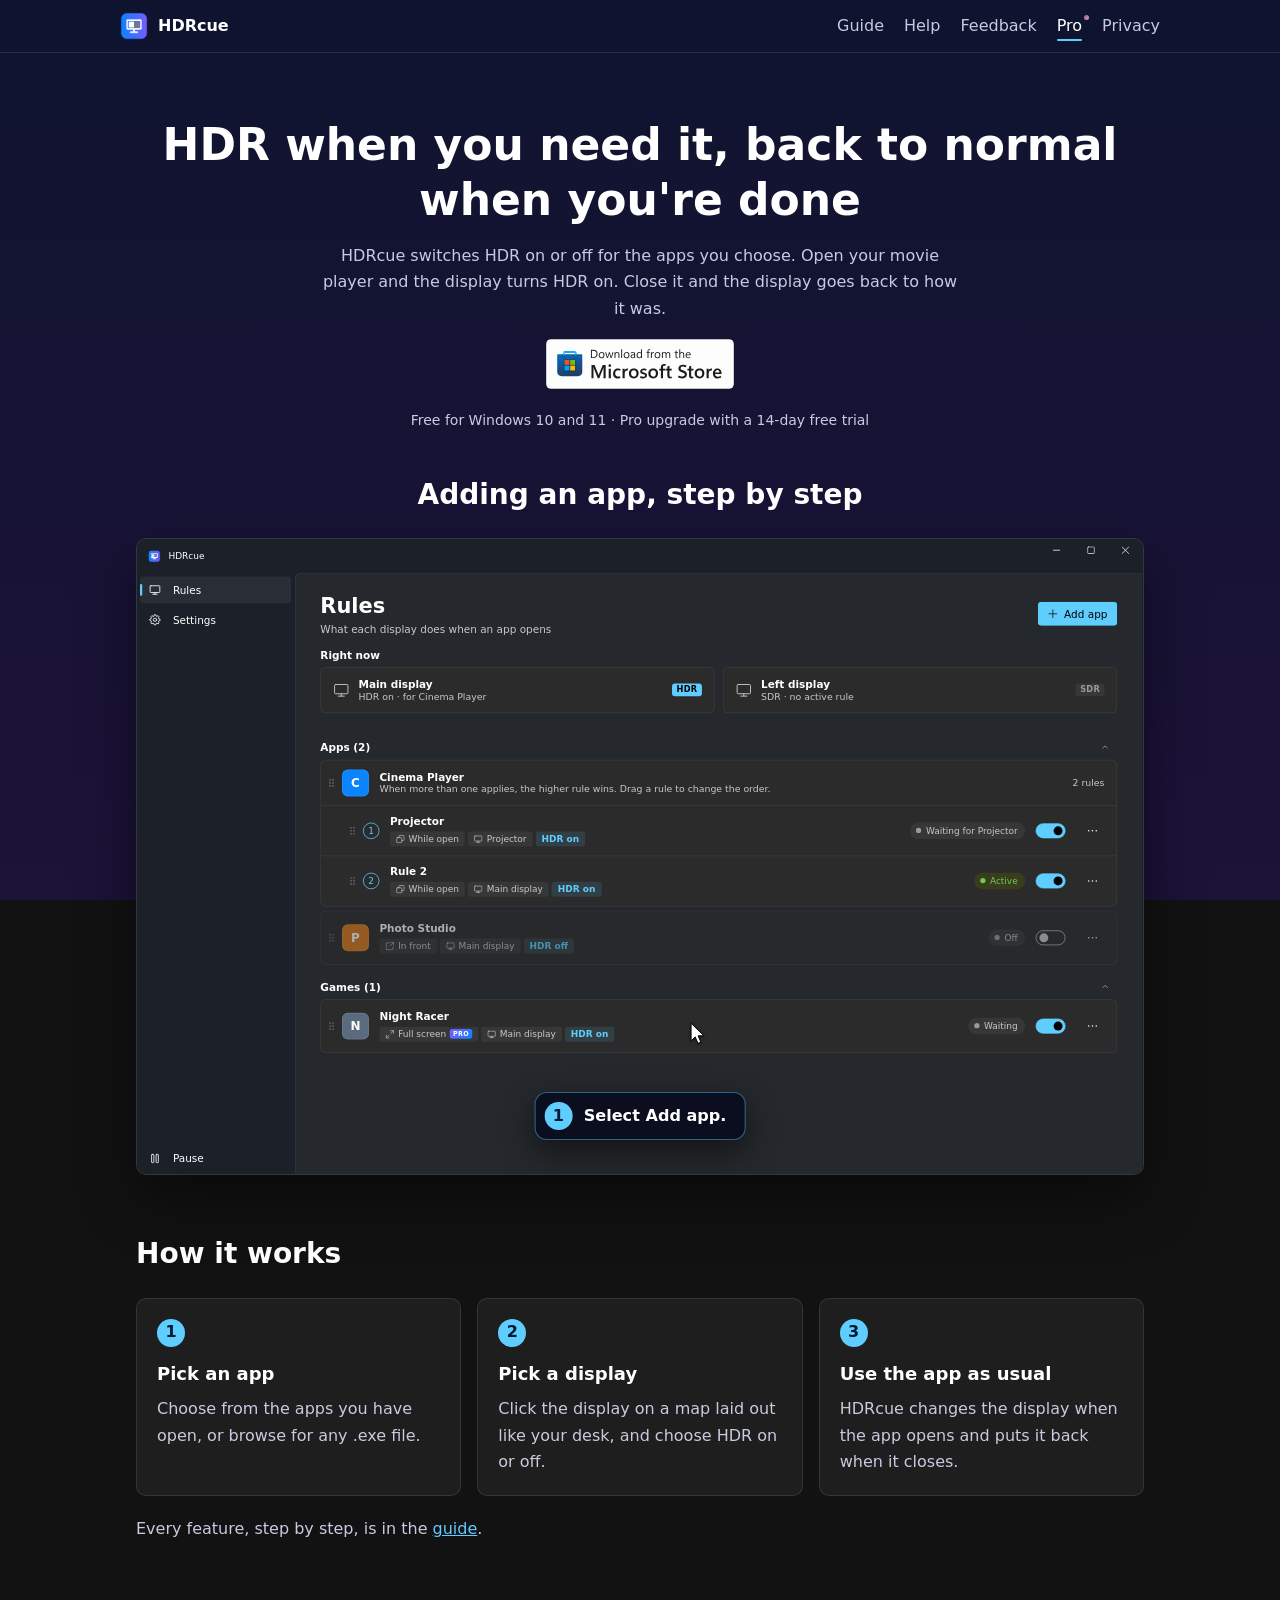
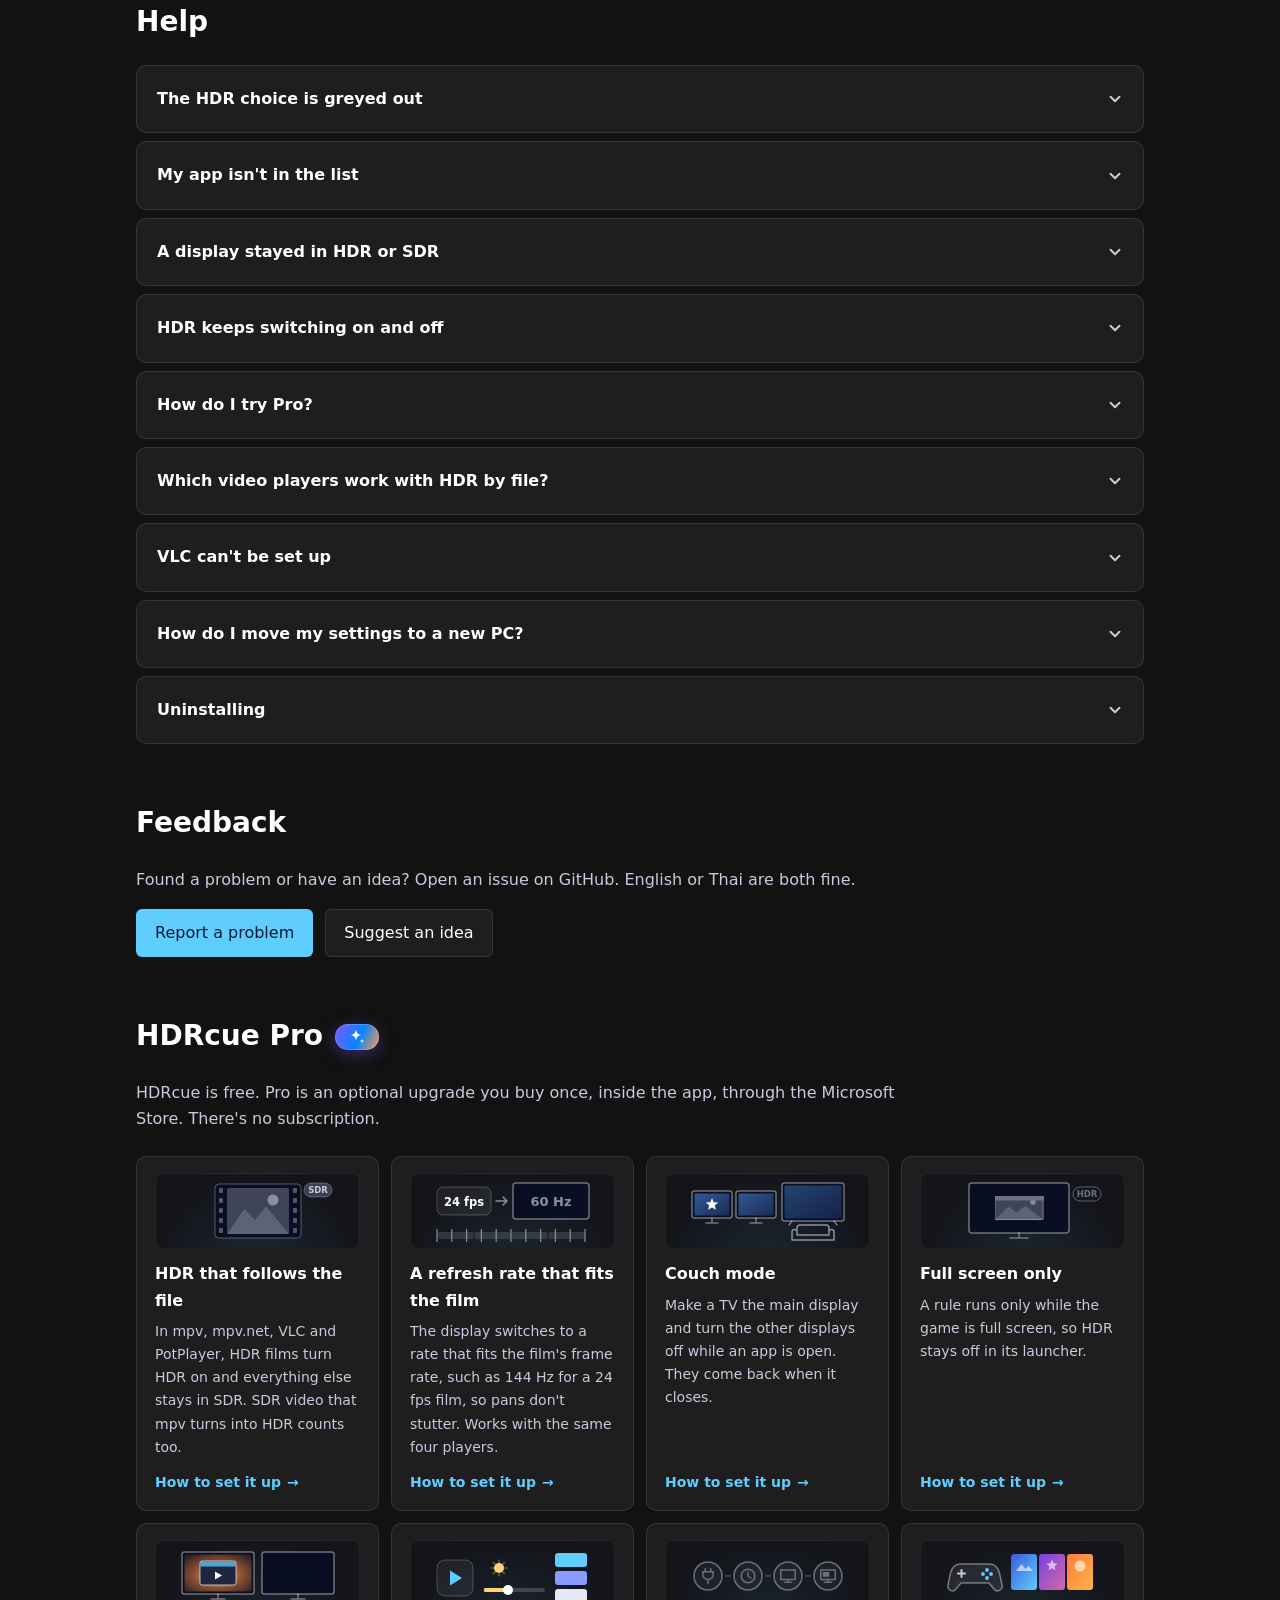
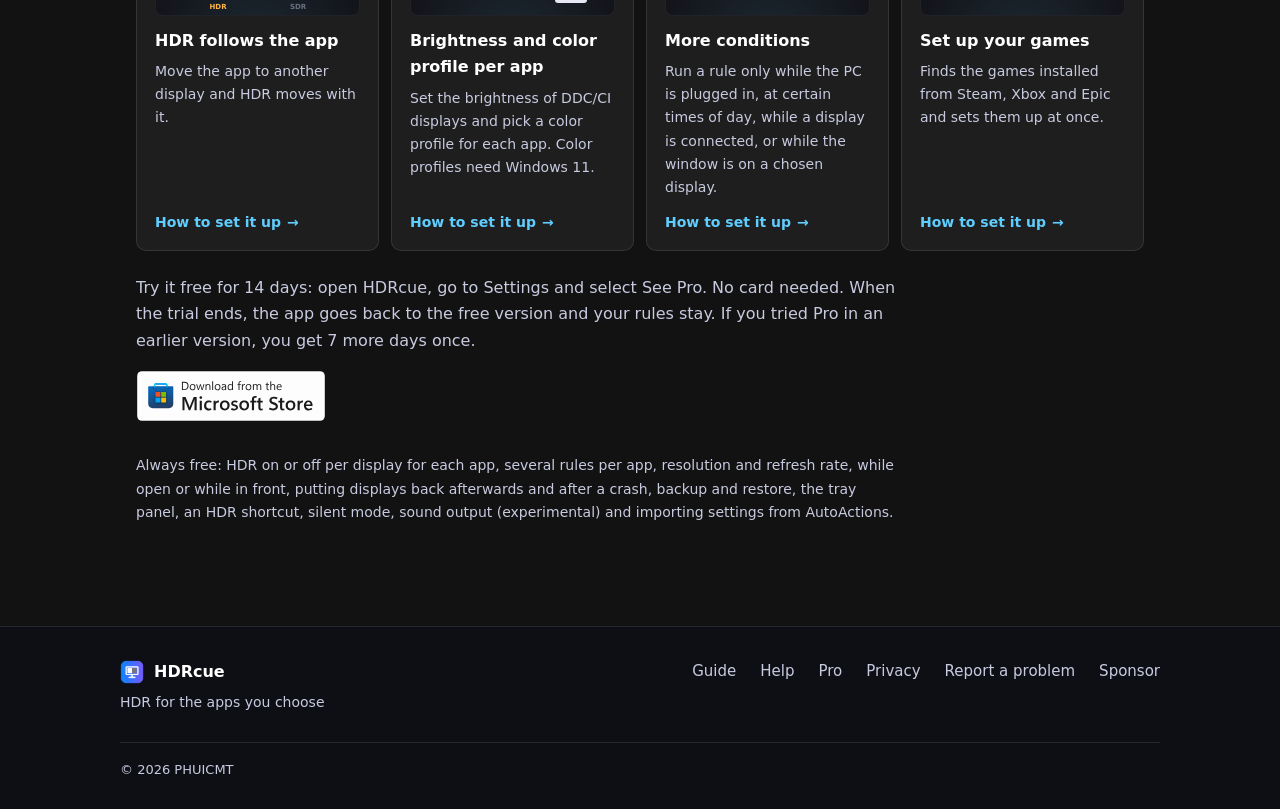
==== index.html @ 47b60cd4 "feat: give the guide its own page and cover HDRcue 1.1.0 The guide moves from the home page to guide" ====
<!doctype html>
<html lang="en">
<head>
  <meta charset="utf-8">
  <meta name="viewport" content="width=device-width, initial-scale=1">
  <title>HDRcue</title>
  <meta name="description" content="HDRcue turns HDR on while your movie player or game is open, and puts the display back when it closes.">
  <link rel="icon" href="images/icon.png">
  <link rel="canonical" href="https://hdrcue.phu-space.com/">
  <meta name="theme-color" content="#0f1430">
  <!-- The card chat apps and social sites show for a shared link. -->
  <meta property="og:type" content="website">
  <meta property="og:site_name" content="HDRcue">
  <meta property="og:title" content="HDRcue: HDR for the apps you choose">
  <meta property="og:description" content="Turns HDR on while your movie player or game is open, and puts the display back when it closes. For Windows 10 and 11.">
  <meta property="og:url" content="https://hdrcue.phu-space.com/">
  <meta property="og:image" content="https://hdrcue.phu-space.com/images/og.png">
  <meta property="og:image:width" content="1200">
  <meta property="og:image:height" content="630">
  <meta property="og:image:alt" content="The HDRcue window listing apps with their HDR rules">
  <meta name="twitter:card" content="summary_large_image">
  <!-- The guide used to be on this page. Its old links go to the same part of the guide page. -->
  <script>
    if (/^#(guide|pro-setup|pro-[a-z-]+|getting-started|add-app|rule-order|several-rules|players|backup)$/.test(location.hash)) {
      location.replace(`guide/${location.hash}`);
    }
  </script>
  <link rel="stylesheet" href="site.css?v=22">
</head>
<body data-root="./" data-page="home">
  <header class="top"></header>

  <main>
    <section class="hero">
      <h1 data-i18n="hero.title">HDR when you need it, back to normal when you're done</h1>
      <p data-i18n="hero.text"></p>
      <p><a class="store-badge" href="https://apps.microsoft.com/detail/9P06PWS591LH"><img src="images/ms-store-badge-light.svg" alt="Get it from the Microsoft Store" width="161" height="44"></a></p>
      <p class="hero-note" data-i18n="hero.note">Free for Windows 10 and 11 · Pro upgrade with a 14-day free trial</p>
    </section>

    <!-- The app's window drawn in HTML, so it stays sharp at any size. demo/ clicks through
         adding an app by itself; site.js tells it to pause while it is off screen. -->
    <section id="tour" class="tour">
      <h2 data-i18n="tour.title">Adding an app, step by step</h2>
      <div class="stage">
        <iframe class="demo-frame" src="demo/?v=19" title="Demo of adding an app in HDRcue" loading="lazy"></iframe>
      </div>
    </section>

    <section>
      <h2 data-i18n="steps.title">How it works</h2>
      <div class="steps">
        <article><span class="number">1</span><h3 data-i18n="steps.1.title"></h3><p data-i18n="steps.1.text"></p></article>
        <article><span class="number">2</span><h3 data-i18n="steps.2.title"></h3><p data-i18n="steps.2.text"></p></article>
        <article><span class="number">3</span><h3 data-i18n="steps.3.title"></h3><p data-i18n="steps.3.text"></p></article>
      </div>
      <p class="guide-link" data-i18n-rich="steps.guide"></p>
    </section>

    <section id="help">
      <h2 data-i18n="help.title">Help</h2>
      <div class="questions" data-i18n-questions="help.items"></div>
    </section>

    <section id="feedback" class="feedback">
      <h2 data-i18n="feedback.title">Feedback</h2>
      <p data-i18n="feedback.text"></p>
      <div class="buttons">
        <a class="button primary" href="https://github.com/PHUICMT/hdrcue-support/issues/new?template=problem.yml" data-i18n="feedback.bug">Report a problem</a>
        <a class="button" href="https://github.com/PHUICMT/hdrcue-support/issues/new?template=idea.yml" data-i18n="feedback.idea">Suggest an idea</a>
      </div>
    </section>

    <!-- #sponsor was this section's old anchor; the empty span keeps old links landing here. -->
    <section id="pro" class="pro">
      <span id="sponsor" class="anchor"></span>
      <h2><span data-i18n="pro.title">HDRcue Pro</span><span class="pro-mark" aria-hidden="true"><svg viewBox="0 0 20 20" focusable="false"><path d="M9 2.5c.6 3.6 2 5 5.5 5.5-3.5.6-4.9 2-5.5 5.5-.6-3.5-2-4.9-5.5-5.5 3.5-.5 4.9-1.9 5.5-5.5z" fill="#fff"/><path d="M15 11.5c.3 1.7 1 2.4 2.6 2.6-1.6.3-2.3 1-2.6 2.6-.3-1.6-1-2.3-2.6-2.6 1.6-.2 2.3-.9 2.6-2.6z" fill="#fff" fill-opacity=".8"/></svg></span></h2>
      <p data-i18n="pro.text">HDRcue is free. Pro is an optional upgrade you buy once, inside the app, through the Microsoft Store.</p>
      <div class="features" data-i18n-cards="pro.features"></div>
      <p data-i18n="pro.trial"></p>
      <p><a class="store-badge" href="https://apps.microsoft.com/detail/9P06PWS591LH"><img src="images/ms-store-badge-light.svg" alt="Get it from the Microsoft Store" width="161" height="44"></a></p>
      <div class="open-app" data-open-app="hdrcue://pro" hidden></div>
      <p class="free-note" data-i18n="pro.free"></p>
    </section>
  </main>

  <footer class="bottom"></footer>
  <script src="layout.js?v=1"></script>
  <script src="open-app.js?v=1"></script>
  <script src="pro-art.js?v=2"></script>
  <script src="site.js?v=19"></script>
</body>
</html>
---- site.css ----
:root {
  --page: #0f1430;
  --page-end: #1d1238;
  --page-gradient: linear-gradient(180deg, var(--page), var(--page-end));
  --card: rgba(255, 255, 255, 0.05);
  --card-hover: rgba(255, 255, 255, 0.09);
  --stroke: rgba(255, 255, 255, 0.1);
  --stroke-hover: rgba(255, 255, 255, 0.22);
  --text: #ffffff;
  --text-muted: #c8cbe0;
  --accent: #60cdff;
  --accent-hover: #8adbff;
  --on-accent: #001a33;
  --font: "Segoe UI Variable Text", "Segoe UI", system-ui, sans-serif;
  --ease: cubic-bezier(0.2, 0.8, 0.2, 1);
  /* Room under the sticky header for a part the page scrolls to. */
  --header-space: 72px;
  --scrollbar-thumb: rgba(96, 205, 255, 0.45);
  --scrollbar-thumb-hover: rgba(96, 205, 255, 0.75);
  color-scheme: dark;
}

* { box-sizing: border-box; }

@media (prefers-reduced-motion: no-preference) {
  html { scroll-behavior: smooth; }

  /* Moving between this page and the privacy policy: the header stays put while the page
     under it fades out and the new one rises in. Browsers without this change pages as usual. */
  @view-transition { navigation: auto; }
  .top { view-transition-name: top; }
  ::view-transition-old(root) { animation: page-out 0.18s ease-in both; }
  ::view-transition-new(root) { animation: page-in 0.42s var(--ease) both; }

  /* The opening of each page rises in, one piece after another. */
  .hero > *, .document > * { animation: rise 0.6s var(--ease) both; }
  .hero > :nth-child(2), .document > :nth-child(2) { animation-delay: 0.08s; }
  .hero > :nth-child(3), .document > :nth-child(3) { animation-delay: 0.16s; }
  .document > :nth-child(n+4) { animation-delay: 0.24s; }

  /* Sections further down rise in as they scroll into view. site.js adds .motion to the page
     first, so without it nothing is ever hidden. */
  .motion main > section:not(.hero) {
    opacity: 0;
    transform: translateY(24px);
    transition: opacity 0.6s var(--ease), transform 0.6s var(--ease);
  }

  .motion main > section.shown { opacity: 1; transform: none; }

  /* A section reached from the menu flashes its heading, to show where the page landed. */
  section.arrived h2 { animation: arrived 1.2s var(--ease); }
}

@keyframes rise {
  from { opacity: 0; transform: translateY(16px); }
  to { opacity: 1; transform: none; }
}

@keyframes page-out { to { opacity: 0; } }

@keyframes page-in {
  from { opacity: 0; transform: translateY(18px); }
  to { opacity: 1; transform: none; }
}

@keyframes arrived {
  0% { color: var(--text); }
  25% { color: var(--accent); transform: translateX(6px); }
  100% { color: var(--text); transform: none; }
}

html { background: var(--page-gradient) fixed; }

body {
  margin: 0;
  font-family: var(--font);
  font-size: 16px;
  line-height: 1.65;
  color: var(--text);
}

a { color: var(--accent); transition: color 0.2s; }
a:hover { color: var(--accent-hover); }

:focus-visible { outline: 2px solid var(--accent); outline-offset: 3px; border-radius: 6px; }

.top {
  position: sticky;
  top: 0;
  z-index: 10;
  display: flex;
  align-items: center;
  justify-content: space-between;
  gap: 16px;
  padding: 12px max(16px, calc((100% - 1040px) / 2));
  background: rgba(15, 20, 48, 0.85);
  backdrop-filter: blur(12px);
  border-bottom: 1px solid var(--stroke);
}

.brand {
  display: flex;
  align-items: center;
  gap: 10px;
  color: var(--text);
  font-weight: 600;
  text-decoration: none;
}

.brand img { transition: transform 0.4s var(--ease); }
.brand:hover { color: var(--text); }
.brand:hover img { transform: rotate(-8deg) scale(1.08); }

/* The menus in the header and the footer. */
.top nav, .bottom-links { display: flex; flex-wrap: wrap; align-items: center; gap: 4px 20px; }

.top nav a, .bottom-links a {
  position: relative;
  color: var(--text-muted);
  text-decoration: none;
}

/* An underline that grows from the middle on hover. */
.top nav a::after, .bottom-links a::after {
  content: "";
  position: absolute;
  left: 0;
  right: 0;
  bottom: -2px;
  height: 2px;
  border-radius: 1px;
  background: var(--accent);
  transform: scaleX(0);
  transition: transform 0.25s var(--ease);
}

.top nav a:hover, .top nav a.current, .bottom-links a:hover { color: var(--text); }
.top nav a:hover::after, .top nav a.current::after, .bottom-links a:hover::after { transform: scaleX(1); }

main { max-width: 1040px; margin: 0 auto; padding: 0 16px 48px; }
section { padding: 48px 0 8px; scroll-margin-top: var(--header-space); }

.hero { text-align: center; padding-top: 64px; }
.hero h1 { font-size: clamp(28px, 5vw, 44px); line-height: 1.25; margin: 0 0 16px; }
.hero p { max-width: 640px; margin: 0 auto 16px; color: var(--text-muted); }

.shot {
  display: block;
  width: 100%;
  margin: 32px auto 0;
  border-radius: 10px;
  border: 1px solid var(--stroke);
  box-shadow: 0 24px 60px rgba(0, 0, 0, 0.45);
}

.shot.small { margin-top: 16px; }

/* A page of the app drawn by demo/view.js. It keeps the window's shape at any width. */
.window {
  position: relative;
  overflow: hidden;
  aspect-ratio: 1344 / 850;
  background: #1c2029;
}

h2 { font-size: 28px; margin: 0 0 20px; }
h3 { font-size: 18px; margin: 0 0 8px; }

/* The demo of adding an app. Its frame keeps the window's own shape at any width. */
.tour { padding-top: 16px; }
.tour h2 { text-align: center; }

.stage {
  position: relative;
  overflow: hidden;
  border-radius: 10px;
  border: 1px solid var(--stroke);
  box-shadow: 0 24px 60px rgba(0, 0, 0, 0.45);
  aspect-ratio: 1344 / 850;
  background: #1c2029;
}

.demo-frame { display: block; width: 100%; height: 100%; border: 0; }

.steps { display: grid; grid-template-columns: repeat(auto-fit, minmax(240px, 1fr)); gap: 16px; }

.steps article, .guide article, details {
  padding: 20px;
  border-radius: 10px;
  border: 1px solid var(--stroke);
  background: var(--card);
  transition: border-color 0.2s, background 0.2s, transform 0.25s var(--ease);
}

.steps article:hover, .guide article:hover, details:hover {
  border-color: var(--stroke-hover);
  background: var(--card-hover);
}

.steps article:hover { transform: translateY(-3px); }

.steps p, .guide p, details p { margin: 0; color: var(--text-muted); }

.number {
  display: inline-grid;
  place-items: center;
  width: 28px;
  height: 28px;
  margin-bottom: 12px;
  border-radius: 50%;
  font-weight: 600;
  color: var(--on-accent);
  background: var(--accent);
  transition: transform 0.3s var(--ease);
}

.steps article:hover .number { transform: scale(1.12); }

.guide { display: grid; gap: 16px; }
.guide article { scroll-margin-top: var(--header-space); }
.guide h3 { margin-bottom: 10px; }
.guide ul { margin: 12px 0 0; padding-left: 20px; color: var(--text-muted); }
.guide p + p, .guide p + .how, .guide .how + p { margin-top: 12px; }

/* A link to somewhere else in the guide, inside a part's text. */
.guide p a, .guide li a { font-weight: 600; }

/* The guide page: an intro, then the contents beside the sections on a wide screen, where they
   stay in view while the page scrolls, or above them on a narrow one. The contents fit a usual
   window and scroll only in a short one. */
.guide-intro { padding-top: 48px; }
.guide-intro h1 { font-size: clamp(28px, 5vw, 40px); line-height: 1.25; margin: 0 0 8px; }

.guide-layout {
  display: grid;
  grid-template-columns: 210px minmax(0, 1fr);
  gap: 40px;
  align-items: start;
}

.guide-contents {
  position: sticky;
  top: var(--header-space);
  max-height: calc(100vh - var(--header-space));
  overflow-y: auto;
  padding: 40px 4px 16px 0;
  font-size: 14px;
}

.guide-contents h2 {
  margin: 0 0 8px;
  font-size: 12px;
  letter-spacing: 0.08em;
  text-transform: uppercase;
  color: var(--text-muted);
}

.guide-contents ul { list-style: none; margin: 0; padding: 0; }
.guide-contents > ul > li + li { margin-top: 10px; }
.guide-contents ul ul { margin-top: 2px; border-left: 1px solid var(--stroke); }

.guide-contents a {
  display: block;
  margin-left: -1px;
  padding: 2px 0 2px 12px;
  border-left: 2px solid transparent;
  line-height: 1.4;
  color: var(--text-muted);
  text-decoration: none;
  transition: color 0.2s, border-color 0.2s;
}

.guide-contents > ul > li > a { margin: 0; padding-left: 0; border: 0; font-weight: 600; color: var(--text); }
.guide-contents a:hover { color: var(--text); }
.guide-contents a.current { color: var(--accent); border-left-color: var(--accent); }

/* On a narrow screen the contents sit at the top, and each section ends with a way back. */
.back-to-contents { display: none; }

@media (max-width: 860px) {
  .guide-layout { grid-template-columns: minmax(0, 1fr); gap: 0; }
  .guide-contents { position: static; max-height: none; overflow: visible; padding-top: 24px; }
  .back-to-contents { display: inline-block; margin-top: 16px; font-size: 14px; }
}

/* "Open in HDRcue" (open-app.js): a quiet button with a line on what it needs. */
.open-app { margin: 16px 0 20px; }
.open-app[hidden] { display: none; }
.button.quiet { padding: 6px 14px; font-size: 14px; }
.open-app .open-app-note { margin: 6px 0 0; font-size: 13px; color: var(--text-muted); }

/* A guide picture is a button that opens it larger (lightbox.js). The corner icon shows while
   the picture is drawn smaller than its own size. */
.picture-button {
  position: relative;
  display: block;
  width: 100%;
  margin-top: 16px;
  padding: 0;
  border: 0;
  border-radius: 10px;
  background: none;
  font: inherit;
  cursor: zoom-in;
}

.picture-button > .shot { margin-top: 0; }

.zoom-hint {
  position: absolute;
  right: 10px;
  bottom: 10px;
  display: grid;
  place-items: center;
  width: 30px;
  height: 30px;
  border-radius: 8px;
  border: 1px solid var(--stroke);
  background: rgba(8, 10, 28, 0.75);
  opacity: 0;
  transition: opacity 0.2s, transform 0.2s var(--ease);
}

.zoom-hint svg { width: 16px; height: 16px; fill: none; stroke: var(--text); stroke-width: 1.5; stroke-linecap: round; }
.picture-button.is-reduced .zoom-hint { opacity: 0.85; }
.picture-button:hover .zoom-hint, .picture-button:focus-visible .zoom-hint { opacity: 1; transform: scale(1.08); }

/* The lightbox: the page dims and stops scrolling, and the picture sits in the middle, as large
   as fits. A picture wider than the screen scrolls inside its frame. */
html.lightbox-open { overflow: hidden; }

.lightbox {
  width: 100vw;
  max-width: none;
  height: 100dvh;
  max-height: none;
  margin: 0;
  padding: 16px;
  border: 0;
  background: transparent;
  color: var(--text);
}

.lightbox[open] { display: flex; align-items: center; justify-content: center; }
.lightbox::backdrop { background: transparent; }

/* The shade is an element of its own rather than the backdrop, so it can fade with the picture. */
.lightbox-shade {
  position: fixed;
  inset: 0;
  background: rgba(5, 8, 25, 0.85);
  backdrop-filter: blur(4px);
}

.lightbox-body {
  position: relative;
  display: flex;
  flex-direction: column;
  gap: 10px;
  max-width: 100%;
  max-height: 100%;
}

.lightbox-close {
  align-self: flex-end;
  display: grid;
  place-items: center;
  width: 36px;
  height: 36px;
  padding: 0;
  border-radius: 8px;
  border: 1px solid var(--stroke);
  background: var(--card);
  color: var(--text);
  cursor: pointer;
}

.lightbox-close:hover { background: var(--card-hover); border-color: var(--stroke-hover); }
.lightbox-close svg { width: 16px; height: 16px; fill: none; stroke: currentColor; stroke-width: 1.6; stroke-linecap: round; }

.lightbox-frame {
  overflow: auto;
  transform-origin: 0 0;
  overscroll-behavior: contain;
  border-radius: 10px;
  border: 1px solid var(--stroke);
  box-shadow: 0 24px 60px rgba(0, 0, 0, 0.45);
}

.lightbox-picture { position: relative; overflow: hidden; background: #1c2029; }
.lightbox-caption { margin: 0; text-align: center; font-size: 14px; color: var(--text-muted); }

/* The app's own PRO label. */
.pro-badge {
  padding: 1px 7px;
  border-radius: 4px;
  font-size: 11px;
  font-weight: 700;
  line-height: 16px;
  letter-spacing: 0.06em;
  color: #fff;
  background: linear-gradient(135deg, #7a5cff, #0a84ff);
}

.heading-with-badge { display: flex; flex-wrap: wrap; align-items: center; gap: 4px 12px; }
.section-lead { max-width: 760px; margin: 0 0 20px; color: var(--text-muted); }
b.ui { font-weight: 600; color: var(--text); }

.how { counter-reset: step; margin: 0; padding: 0; list-style: none; color: var(--text-muted); }

.how li {
  counter-increment: step;
  position: relative;
  padding-left: 36px;
}

.how li + li { margin-top: 8px; }

.how li::before {
  content: counter(step);
  position: absolute;
  left: 0;
  top: 1px;
  display: grid;
  place-items: center;
  width: 24px;
  height: 24px;
  border-radius: 50%;
  font-size: 13px;
  font-weight: 600;
  color: var(--on-accent);
  background: var(--accent);
}

.guide .needs {
  margin-top: 14px;
  padding-top: 12px;
  border-top: 1px solid var(--stroke);
  font-size: 14px;
}

/* Reached from a link, the part's border lights up for a moment. */
@media (prefers-reduced-motion: no-preference) {
  .guide article.arrived { animation: part-arrived 1.6s var(--ease); }
}

@keyframes part-arrived {
  0%, 30% { border-color: var(--accent); box-shadow: 0 0 0 1px var(--accent), 0 0 32px rgba(96, 205, 255, 0.2); }
  100% { border-color: var(--stroke); box-shadow: none; }
}

.questions { display: grid; gap: 8px; }

summary {
  display: flex;
  align-items: center;
  justify-content: space-between;
  gap: 12px;
  font-weight: 600;
  list-style: none;
  cursor: pointer;
}

summary::-webkit-details-marker { display: none; }

/* A chevron that turns over when the question opens. It is drawn centered in its box, so it
   turns in place instead of wobbling around a corner. */
summary::after {
  content: "";
  flex: none;
  width: 16px;
  height: 16px;
  background: var(--text-muted);
  -webkit-mask: url("data:image/svg+xml,%3Csvg xmlns='http://www.w3.org/2000/svg' viewBox='0 0 16 16'%3E%3Cpath d='M3.5 5.75l4.5 4.5 4.5-4.5' fill='none' stroke='black' stroke-width='2' stroke-linecap='round' stroke-linejoin='round'/%3E%3C/svg%3E") center / 16px no-repeat;
  mask: url("data:image/svg+xml,%3Csvg xmlns='http://www.w3.org/2000/svg' viewBox='0 0 16 16'%3E%3Cpath d='M3.5 5.75l4.5 4.5 4.5-4.5' fill='none' stroke='black' stroke-width='2' stroke-linecap='round' stroke-linejoin='round'/%3E%3C/svg%3E") center / 16px no-repeat;
  transition: transform 0.3s var(--ease), background 0.2s;
  will-change: transform;
}

summary { transition: color 0.2s; }
summary:hover { color: var(--accent); }
summary:hover::after { background: var(--accent); }
details.opening summary::after { transform: rotate(180deg); }

/* site.js slides the answer open and closed. */
.answer { overflow: hidden; }
.answer > p { padding-top: 8px; }

.feedback p, .guide-link { color: var(--text-muted); }
.guide-link { margin: 20px 0 0; }

/* HDRcue Pro: what it adds as small cards, then how to try and buy it. */
.pro > p { max-width: 760px; color: var(--text-muted); }
.pro .free-note { margin-top: 24px; font-size: 14px; }
.anchor { display: block; scroll-margin-top: var(--header-space); }
.pro .anchor { scroll-margin-top: 104px; }

.features {
  display: grid;
  grid-template-columns: repeat(auto-fit, minmax(220px, 1fr));
  gap: 12px;
  margin: 24px 0;
}

.features article {
  display: flex;
  flex-direction: column;
  padding: 16px 18px;
  border-radius: 10px;
  border: 1px solid var(--stroke);
  background: var(--card);
  transition: border-color 0.2s, background 0.2s, transform 0.25s var(--ease);
}

.features article:hover {
  border-color: var(--stroke-hover);
  background: var(--card-hover);
  transform: translateY(-3px);
}

.features h3 { font-size: 16px; margin-bottom: 6px; }
.features p { margin: 0; font-size: 14px; color: var(--text-muted); }

/* "How to set it up" at the foot of a card, level across a row; the arrow moves on hover. */
.how-link {
  align-self: flex-start;
  display: inline-flex;
  align-items: center;
  gap: 6px;
  margin-top: auto;
  padding-top: 12px;
  font-size: 14px;
  font-weight: 600;
  text-decoration: none;
}

.how-link span { transition: transform 0.25s var(--ease); }
.how-link:hover span { transform: translateX(4px); }

/* The heading's mark after "Pro": the app's PRO badge colours, violet to blue, running on into a
   warm HDR tone, with a sparkle and now and then a soft shine across it. */
.pro h2 { display: flex; flex-wrap: wrap; align-items: baseline; gap: 4px 12px; }

.pro-mark {
  position: relative;
  overflow: hidden;
  display: inline-grid;
  place-items: center;
  align-self: center;
  width: 44px;
  height: 26px;
  border-radius: 999px;
  background: linear-gradient(115deg, #7a5cff, #0a84ff 55%, #ff9a4a);
  box-shadow: 0 0 0 1px rgba(255, 255, 255, 0.18) inset, 0 4px 16px rgba(122, 92, 255, 0.35);
}

.pro-mark svg { position: relative; width: 20px; height: 20px; }

.pro-mark::after {
  content: "";
  position: absolute;
  inset: 0;
  background: linear-gradient(105deg, transparent 35%, rgba(255, 255, 255, 0.45) 50%, transparent 65%);
  transform: translateX(-110%);
}

/* A small mark beside Pro in the menu. */
.top nav a[href$="#pro"]::before {
  content: "";
  position: absolute;
  top: 2px;
  right: -7px;
  width: 5px;
  height: 5px;
  border-radius: 50%;
  background: linear-gradient(135deg, #7a5cff, #ff9a4a);
}

/* The picture at the top of each Pro card, drawn by pro-art.js. */
.features .art {
  display: grid;
  place-items: center;
  height: 76px;
  margin: 0 0 12px;
  border-radius: 8px;
  border: 1px solid rgba(255, 255, 255, 0.06);
  background: radial-gradient(ellipse at 50% 130%, rgba(96, 205, 255, 0.1), transparent 70%), rgba(5, 8, 25, 0.35);
}

.art svg { display: block; width: 160px; max-width: 100%; height: 64px; overflow: visible; }
.art text { font-family: var(--font); font-weight: 600; }
.art .bezel { fill: #0a0e22; stroke: rgba(255, 255, 255, 0.4); stroke-width: 1.5; }
.art .stand { fill: none; stroke: rgba(255, 255, 255, 0.4); stroke-width: 1.5; stroke-linecap: round; }
.art * { transform-box: fill-box; transform-origin: center; }

/* Standing still, each picture shows the feature at work; the loop below starts from the
   feature off, turns it on in the middle, holds, and goes back. */
.art .off, .art .up-off { opacity: 0; }
.art .dim { opacity: 0.35; }
.art .slide { transform: translateX(80px); }
.art .bar { transform-origin: left center; }
.art .turn { color: #60cdff; }

@media (prefers-reduced-motion: no-preference) {
  .art { --cycle: 7s; }
  .art .on { animation: art-on var(--cycle) ease-in-out var(--stagger, 0s) infinite both; }
  .art .off { animation: art-off var(--cycle) ease-in-out var(--stagger, 0s) infinite both; }
  .art .up-on { animation: art-up-on var(--cycle) ease-in-out var(--stagger, 0s) infinite both; }
  .art .up-off { animation: art-up-off var(--cycle) ease-in-out var(--stagger, 0s) infinite both; }
  .art .pop { animation: art-pop var(--cycle) ease-in-out var(--stagger, 0s) infinite both; }
  .art .dim { animation: art-dim var(--cycle) ease-in-out var(--stagger, 0s) infinite both; }
  .art .grow { animation: art-grow var(--cycle) ease-in-out var(--stagger, 0s) infinite both; }
  .art .slide { animation: art-slide var(--cycle) ease-in-out var(--stagger, 0s) infinite both; }
  .art .rays { animation: art-rays var(--cycle) ease-in-out var(--stagger, 0s) infinite both; }
  .art .bar { animation: art-bar var(--cycle) ease-in-out var(--stagger, 0s) infinite both; }
  .art .knob { animation: art-knob var(--cycle) ease-in-out var(--stagger, 0s) infinite both; }
  .art .tick1 { animation: art-tick1 var(--cycle) ease-in-out var(--stagger, 0s) infinite both; }
  .art .tick2 { animation: art-tick2 var(--cycle) ease-in-out var(--stagger, 0s) infinite both; }
  .art .tick3 { animation: art-tick3 var(--cycle) ease-in-out var(--stagger, 0s) infinite both; }

  .art .turn {
    animation: art-turn 8s ease-in-out infinite both;
    animation-delay: calc(var(--stagger, 0s) - var(--turn-delay, 0s));
  }

  /* Only the cards on screen, or under the pointer, move. site.js marks them .playing. */
  .features article:not(.playing):not(:hover) .art * { animation-play-state: paused; }

  .pro-mark::after { animation: shine 6s ease-in-out 1.5s infinite; }
}

@keyframes art-on { 0%, 38% { opacity: 0; } 50%, 88% { opacity: 1; } 100% { opacity: 0; } }
@keyframes art-off { 0%, 38% { opacity: 1; } 50%, 88% { opacity: 0; } 100% { opacity: 1; } }
@keyframes art-dim { 0%, 38% { opacity: 1; } 50%, 88% { opacity: 0.35; } 100% { opacity: 1; } }

/* A counter: the old number is gone before the new one comes in, so they never overlap. */
@keyframes art-up-on {
  0%, 44% { opacity: 0; transform: translateY(7px); }
  50%, 88% { opacity: 1; transform: none; }
  91%, 100% { opacity: 0; transform: translateY(7px); }
}

@keyframes art-up-off {
  0%, 38% { opacity: 1; transform: none; }
  44%, 94% { opacity: 0; transform: translateY(-7px); }
  100% { opacity: 1; transform: none; }
}

@keyframes art-pop {
  0%, 38% { opacity: 0; transform: scale(0.5); }
  50%, 88% { opacity: 1; transform: none; }
  100% { opacity: 0; transform: scale(0.5); }
}

@keyframes art-grow {
  0%, 38% { transform: scale(0.5); }
  50%, 88% { transform: none; }
  100% { transform: scale(0.5); }
}

@keyframes art-slide {
  0%, 38% { transform: none; }
  50%, 88% { transform: translateX(80px); }
  100% { transform: none; }
}

@keyframes art-rays {
  0%, 38% { opacity: 0.55; transform: scale(0.75); }
  50%, 88% { opacity: 1; transform: none; }
  100% { opacity: 0.55; transform: scale(0.75); }
}

@keyframes art-bar {
  0%, 38% { transform: scaleX(0.44); }
  50%, 88% { transform: none; }
  100% { transform: scaleX(0.44); }
}

@keyframes art-knob {
  0%, 38% { transform: translateX(-29px); }
  50%, 88% { transform: none; }
  100% { transform: translateX(-29px); }
}

@keyframes art-tick1 {
  0%, 10% { opacity: 0; transform: scale(0.4); }
  18%, 88% { opacity: 1; transform: none; }
  96%, 100% { opacity: 0; transform: scale(0.4); }
}

@keyframes art-tick2 {
  0%, 26% { opacity: 0; transform: scale(0.4); }
  34%, 88% { opacity: 1; transform: none; }
  96%, 100% { opacity: 0; transform: scale(0.4); }
}

@keyframes art-tick3 {
  0%, 42% { opacity: 0; transform: scale(0.4); }
  50%, 88% { opacity: 1; transform: none; }
  96%, 100% { opacity: 0; transform: scale(0.4); }
}

@keyframes art-turn {
  0% { color: #6b7080; }
  6%, 25% { color: #60cdff; }
  31%, 100% { color: #6b7080; }
}

@keyframes shine {
  0% { transform: translateX(-110%); }
  30%, 100% { transform: translateX(110%); }
}

.buttons { display: flex; flex-wrap: wrap; gap: 12px; margin-top: 16px; }

.button {
  display: inline-block;
  padding: 10px 18px;
  border-radius: 6px;
  border: 1px solid var(--stroke);
  color: var(--text);
  text-decoration: none;
  background: var(--card);
  transition: background 0.2s, border-color 0.2s, transform 0.15s var(--ease), box-shadow 0.2s;
}

.button:hover { color: var(--text); background: var(--card-hover); border-color: var(--stroke-hover); transform: translateY(-2px); }
.button:active { transform: translateY(0) scale(0.97); }
.button.primary { color: var(--on-accent); background: var(--accent); border-color: transparent; }

.button.primary:hover {
  color: var(--on-accent);
  background: var(--accent-hover);
  box-shadow: 0 8px 24px rgba(96, 205, 255, 0.35);
}

.document { max-width: 760px; padding-top: 48px; }
.document h2 { font-size: 20px; margin: 32px 0 8px; }
.muted { color: var(--text-muted); }

.bottom {
  margin-top: 32px;
  padding: 32px max(16px, calc((100% - 1040px) / 2)) 28px;
  color: var(--text-muted);
  border-top: 1px solid var(--stroke);
  background: rgba(8, 10, 28, 0.35);
}

.bottom-row {
  display: flex;
  flex-wrap: wrap;
  align-items: flex-start;
  justify-content: space-between;
  gap: 20px 40px;
}

.bottom-brand p { margin: 6px 0 0; font-size: 14px; }
.bottom-links { gap: 8px 24px; font-size: 15px; }

.copyright {
  margin: 28px 0 0;
  padding-top: 16px;
  border-top: 1px solid var(--stroke);
  font-size: 13px;
}

@media (max-width: 560px) {
  .bottom-row { flex-direction: column; }
}

/* Slim, rounded scrollbars in the site's colors, for the page and any inner scroll area. Browsers
   that know the WebKit scrollbar parts (Chromium, Safari) take those, which drop the arrow
   buttons and brighten the thumb under the pointer; Firefox takes the standard properties. */
@supports not selector(::-webkit-scrollbar) {
  :root { scrollbar-color: var(--scrollbar-thumb) transparent; }
  * { scrollbar-width: thin; }
}

::-webkit-scrollbar { width: 10px; height: 10px; background: transparent; }
::-webkit-scrollbar-button { display: none; }
::-webkit-scrollbar-track { background: transparent; }
/* The page's own scrollbar sits beside the page, not over it, so a see-through track would show
   a dark strip. Its track gets the page's gradient instead, which lines up with the fixed one
   behind the page since both span the window. Chromium styles it from body, Safari from html. */
html::-webkit-scrollbar-track, body::-webkit-scrollbar-track { background: var(--page-gradient); }

::-webkit-scrollbar-thumb {
  border: 3px solid transparent;
  border-radius: 999px;
  background: var(--scrollbar-thumb) padding-box;
}

::-webkit-scrollbar-thumb:hover { background: var(--scrollbar-thumb-hover) padding-box; }

@media (prefers-reduced-motion: reduce) {
  *, *::before, *::after {
    animation-duration: 0.01ms !important;
    transition-duration: 0.01ms !important;
  }
}

.store-badge {
  display: inline-block;
  border-radius: 6px;
  transition: transform 0.15s ease, box-shadow 0.15s ease;
}

.store-badge img { display: block; height: 52px; width: auto; }

.hero .hero-note { margin-top: -6px; font-size: 14px; }

.store-badge:hover { transform: translateY(-1px); box-shadow: 0 6px 18px rgba(0, 0, 0, 0.35); }

.store-badge:active { transform: translateY(0) scale(0.98); }

.store-badge:focus-visible { outline: 2px solid var(--accent); outline-offset: 3px; }
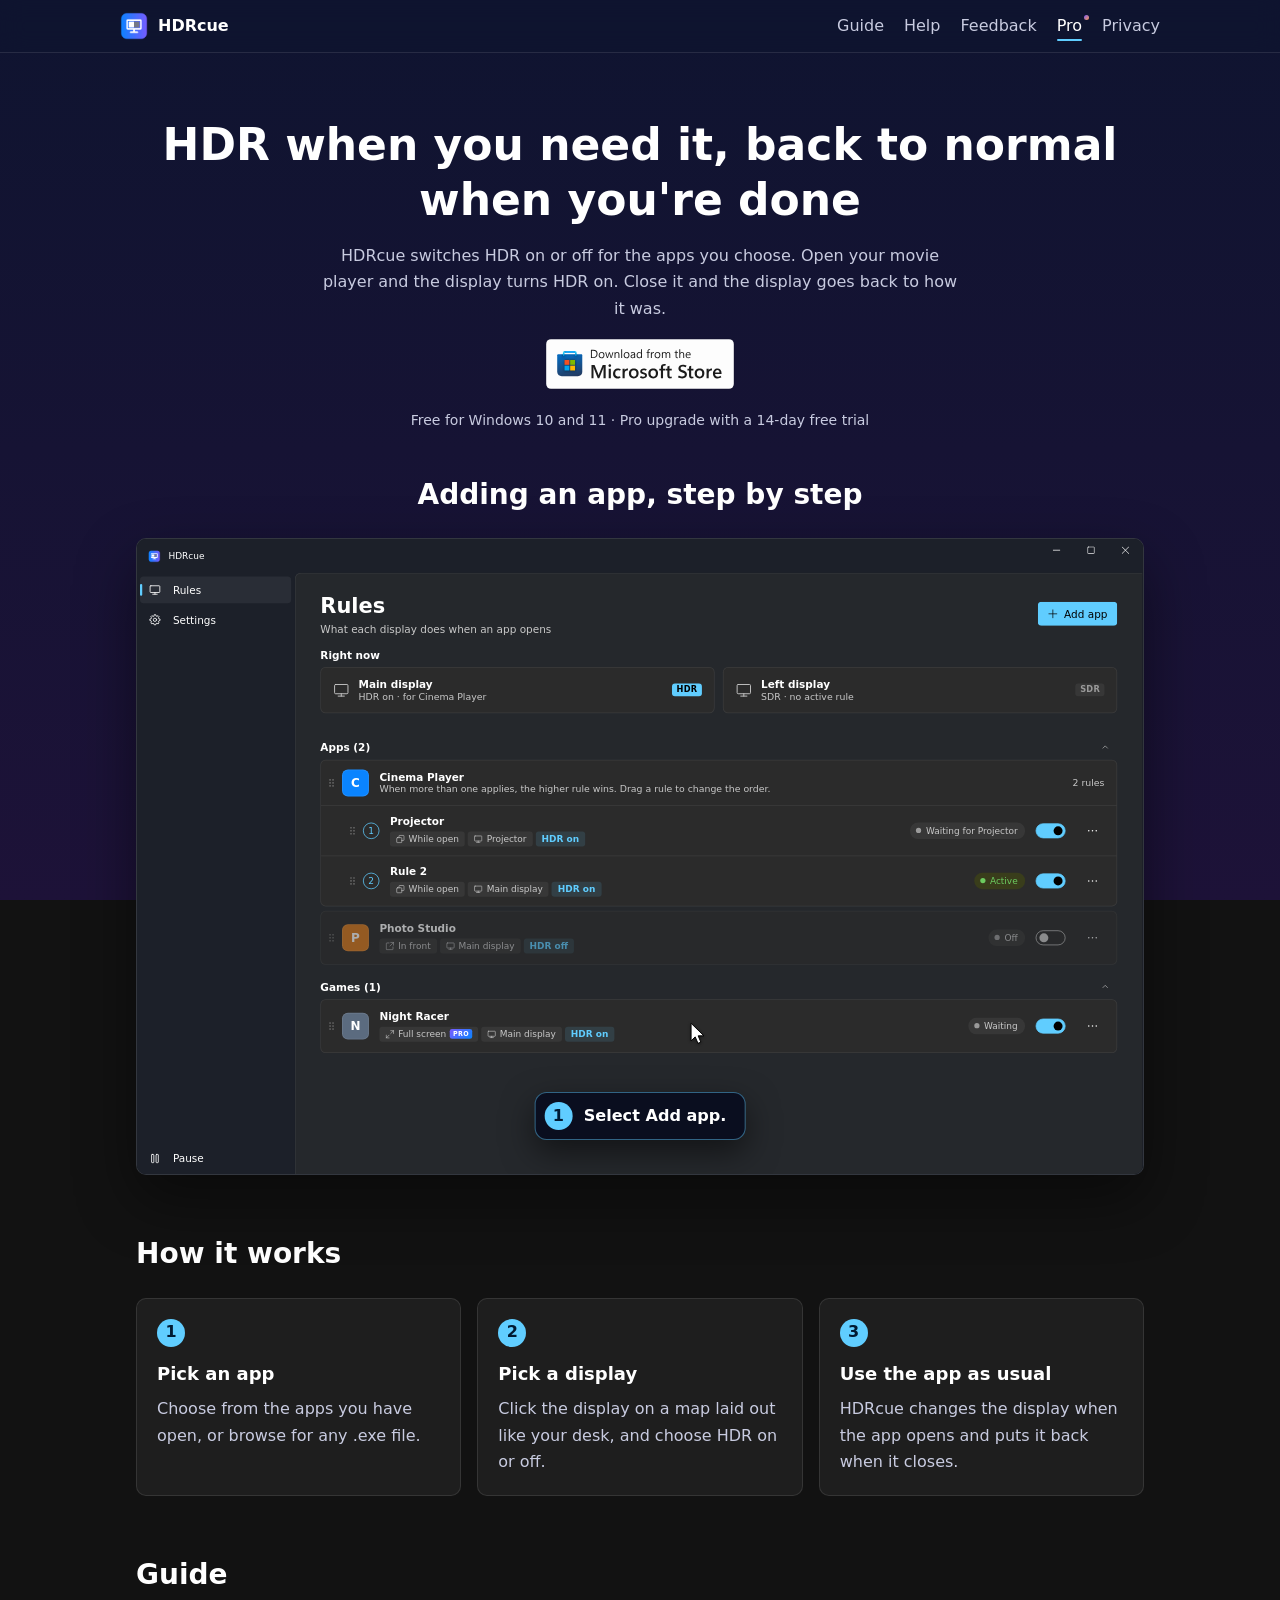
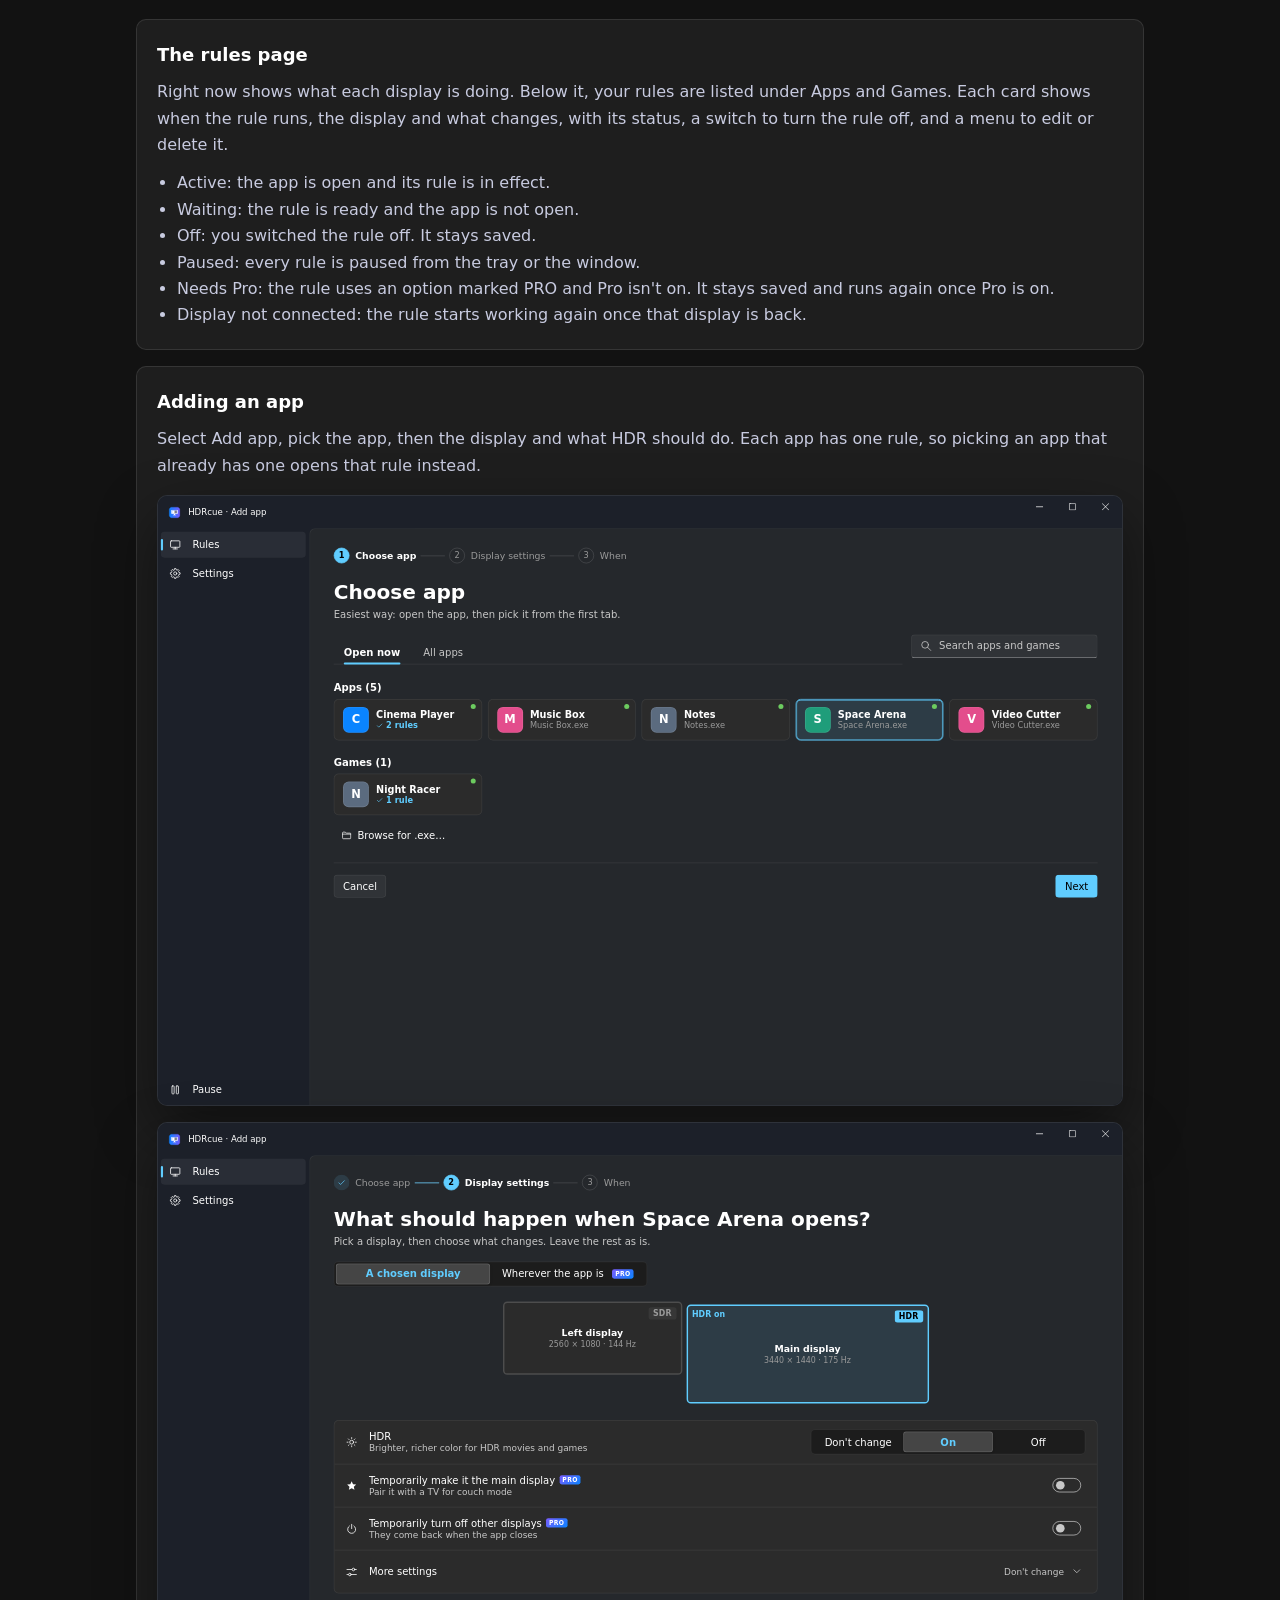
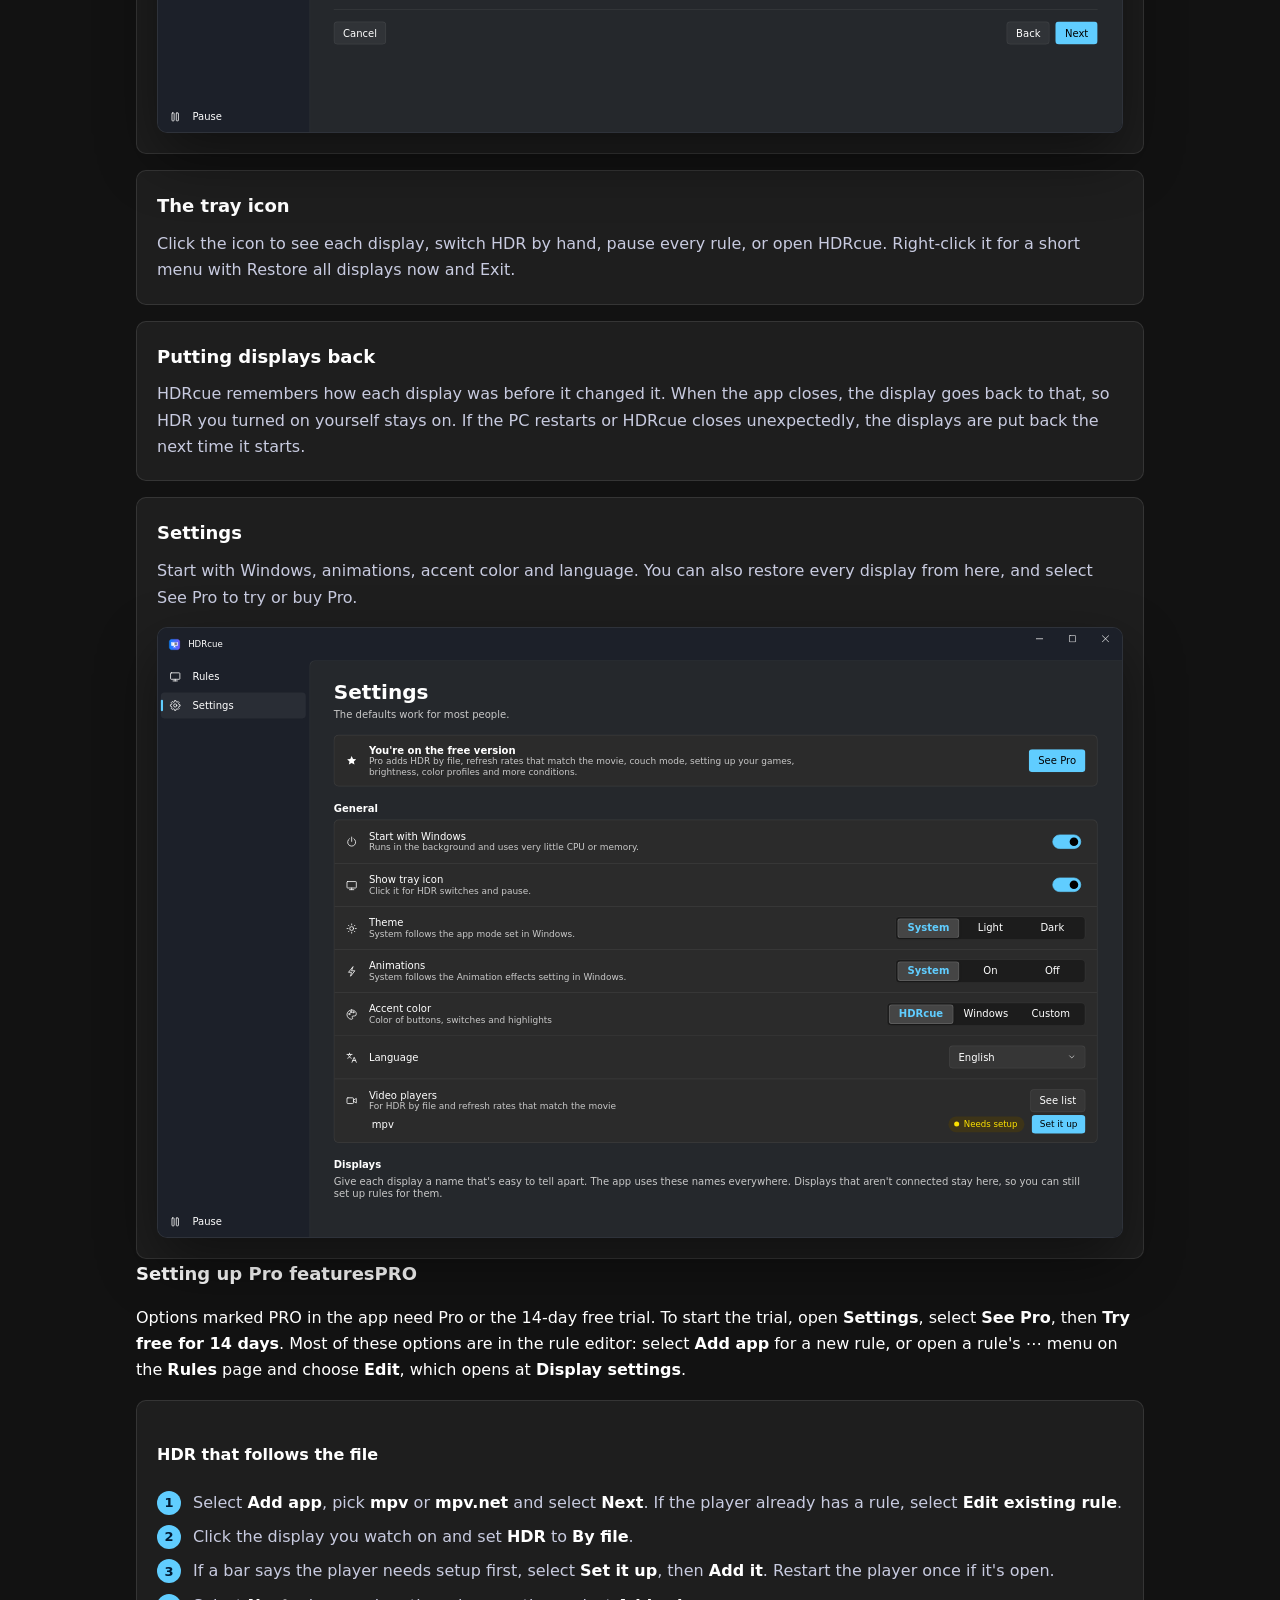
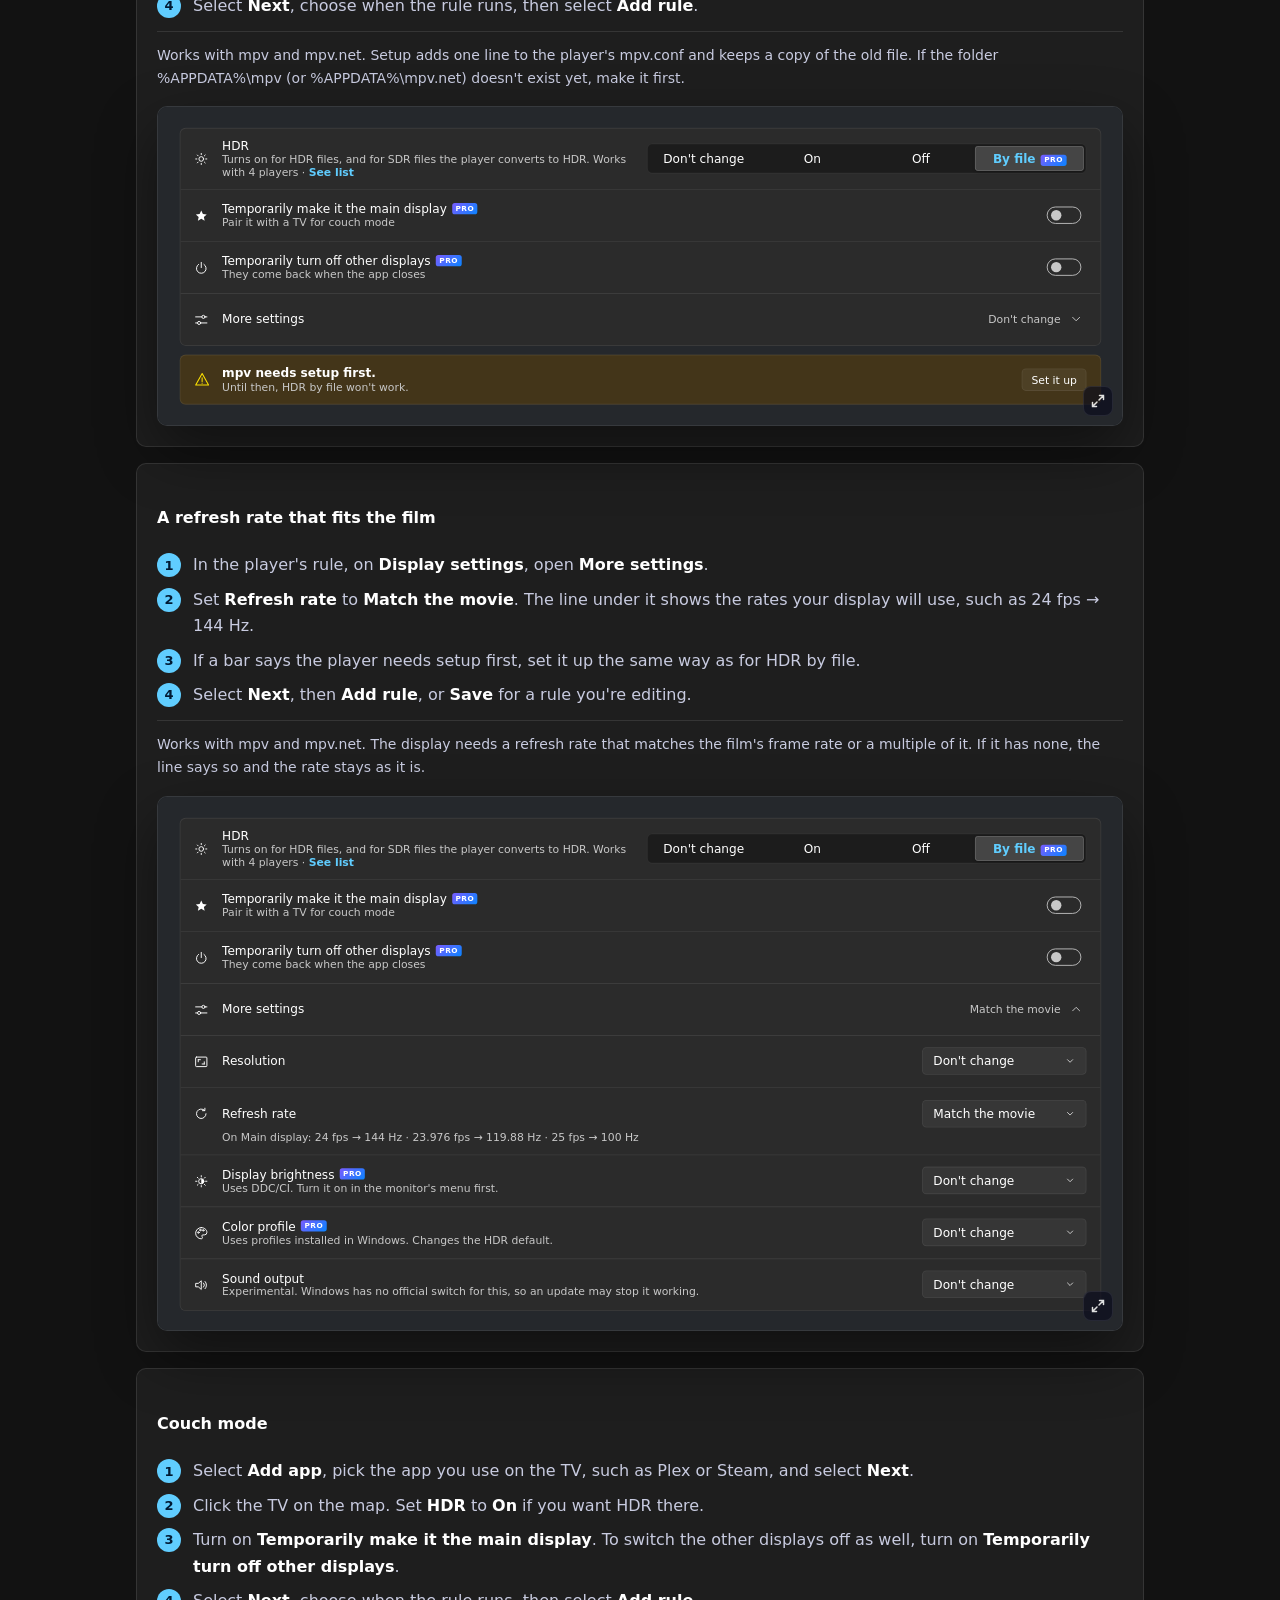
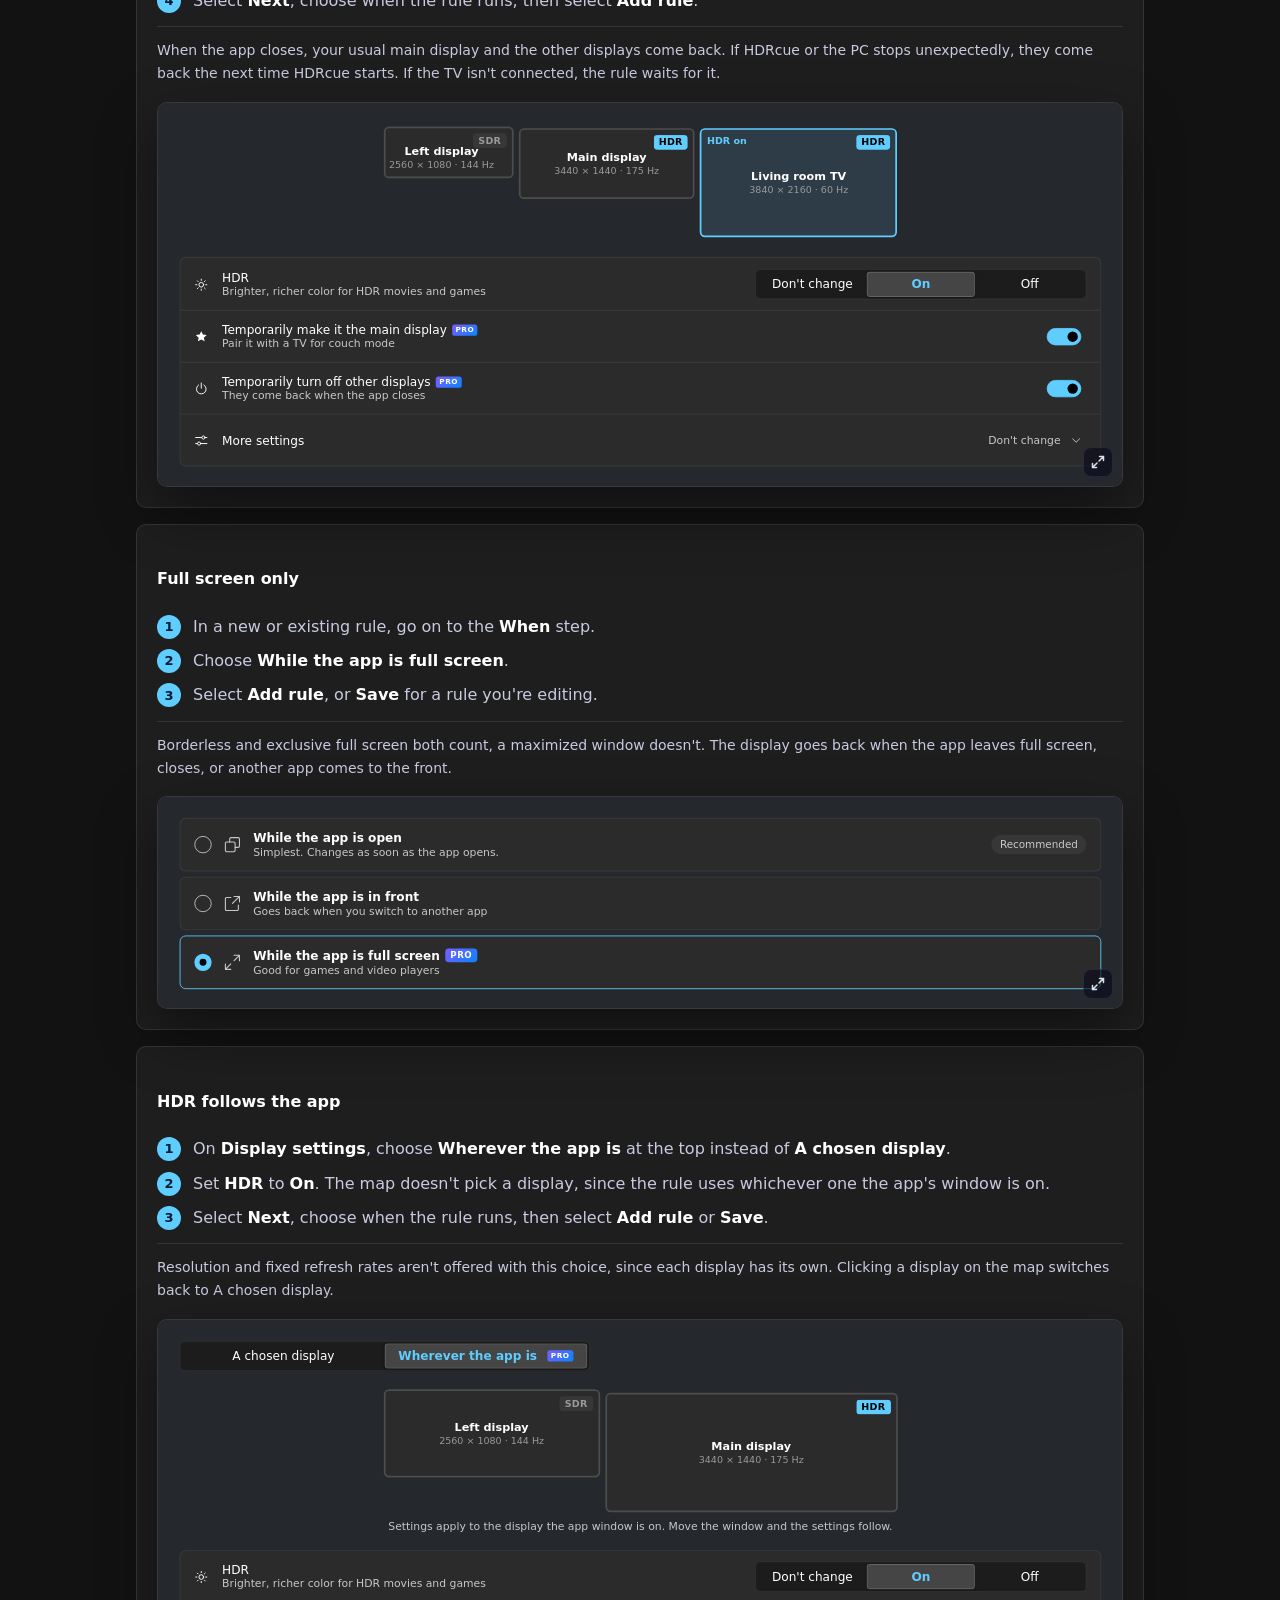
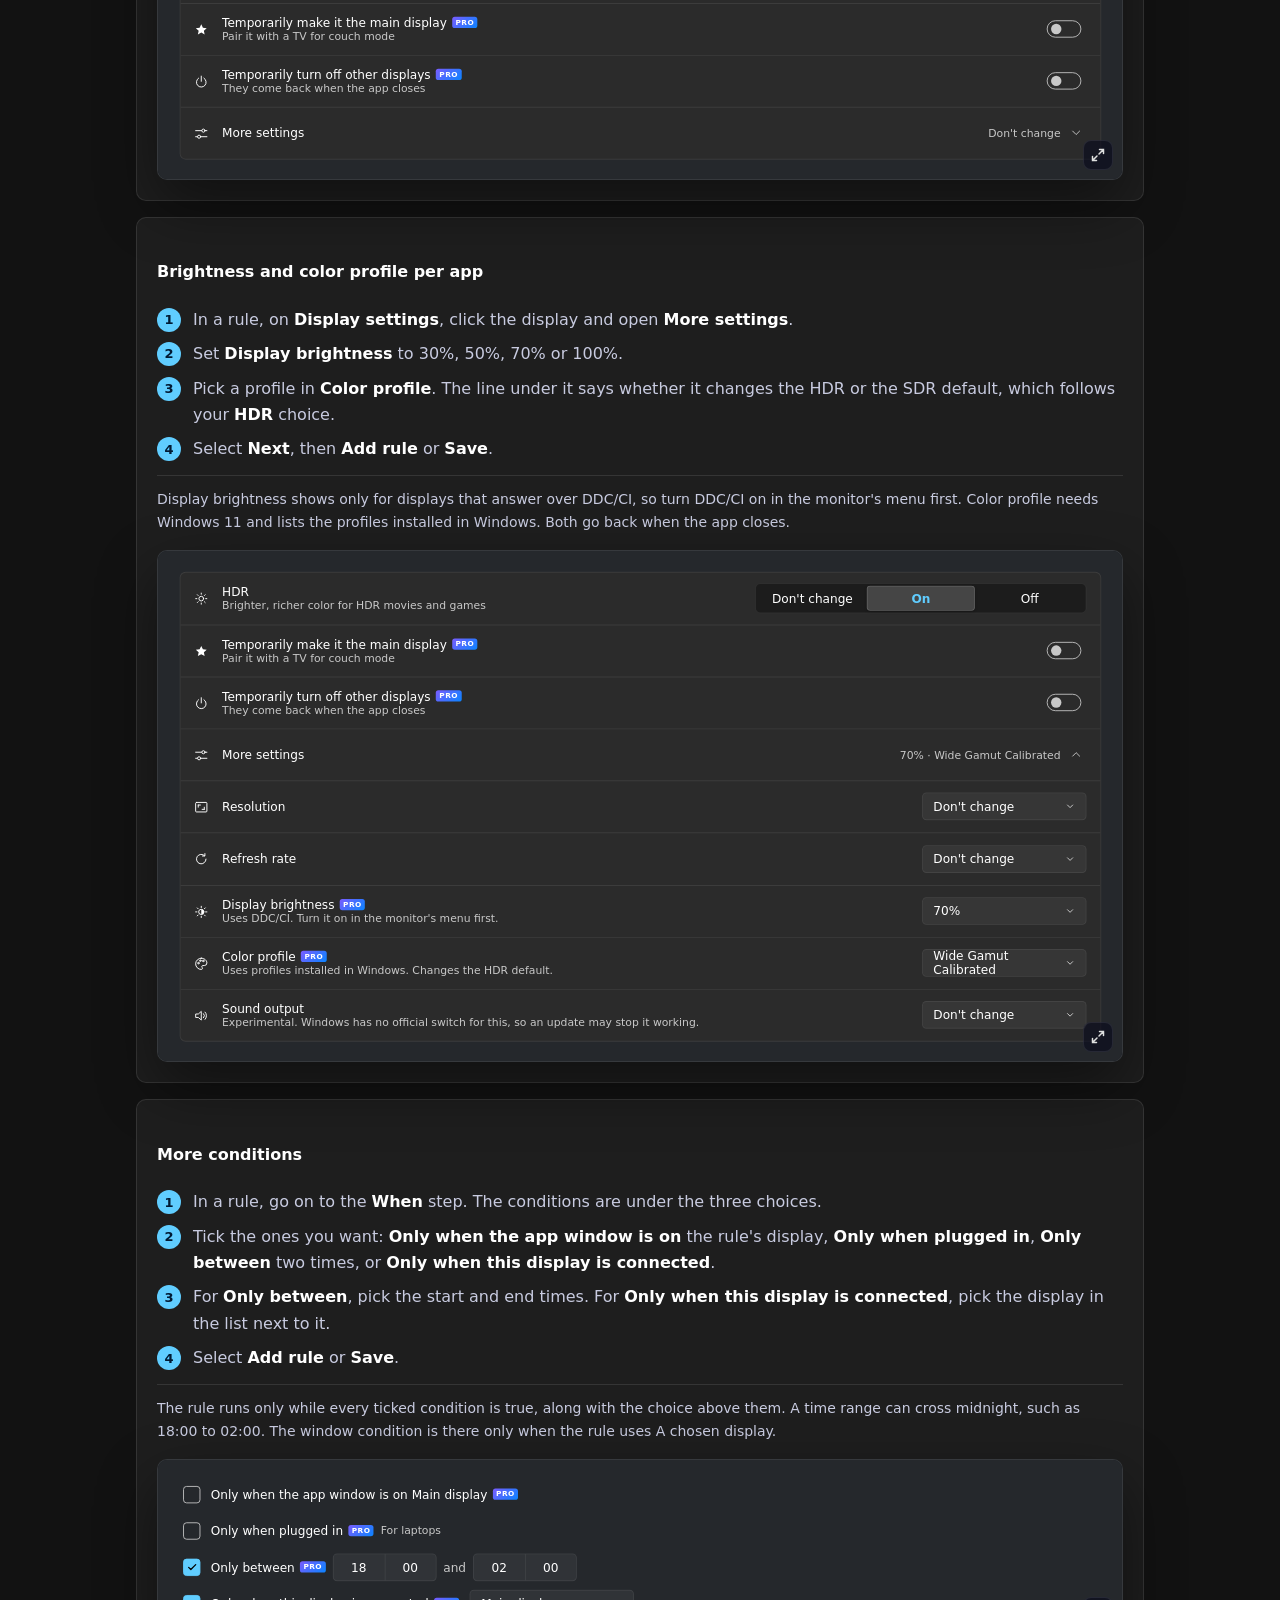
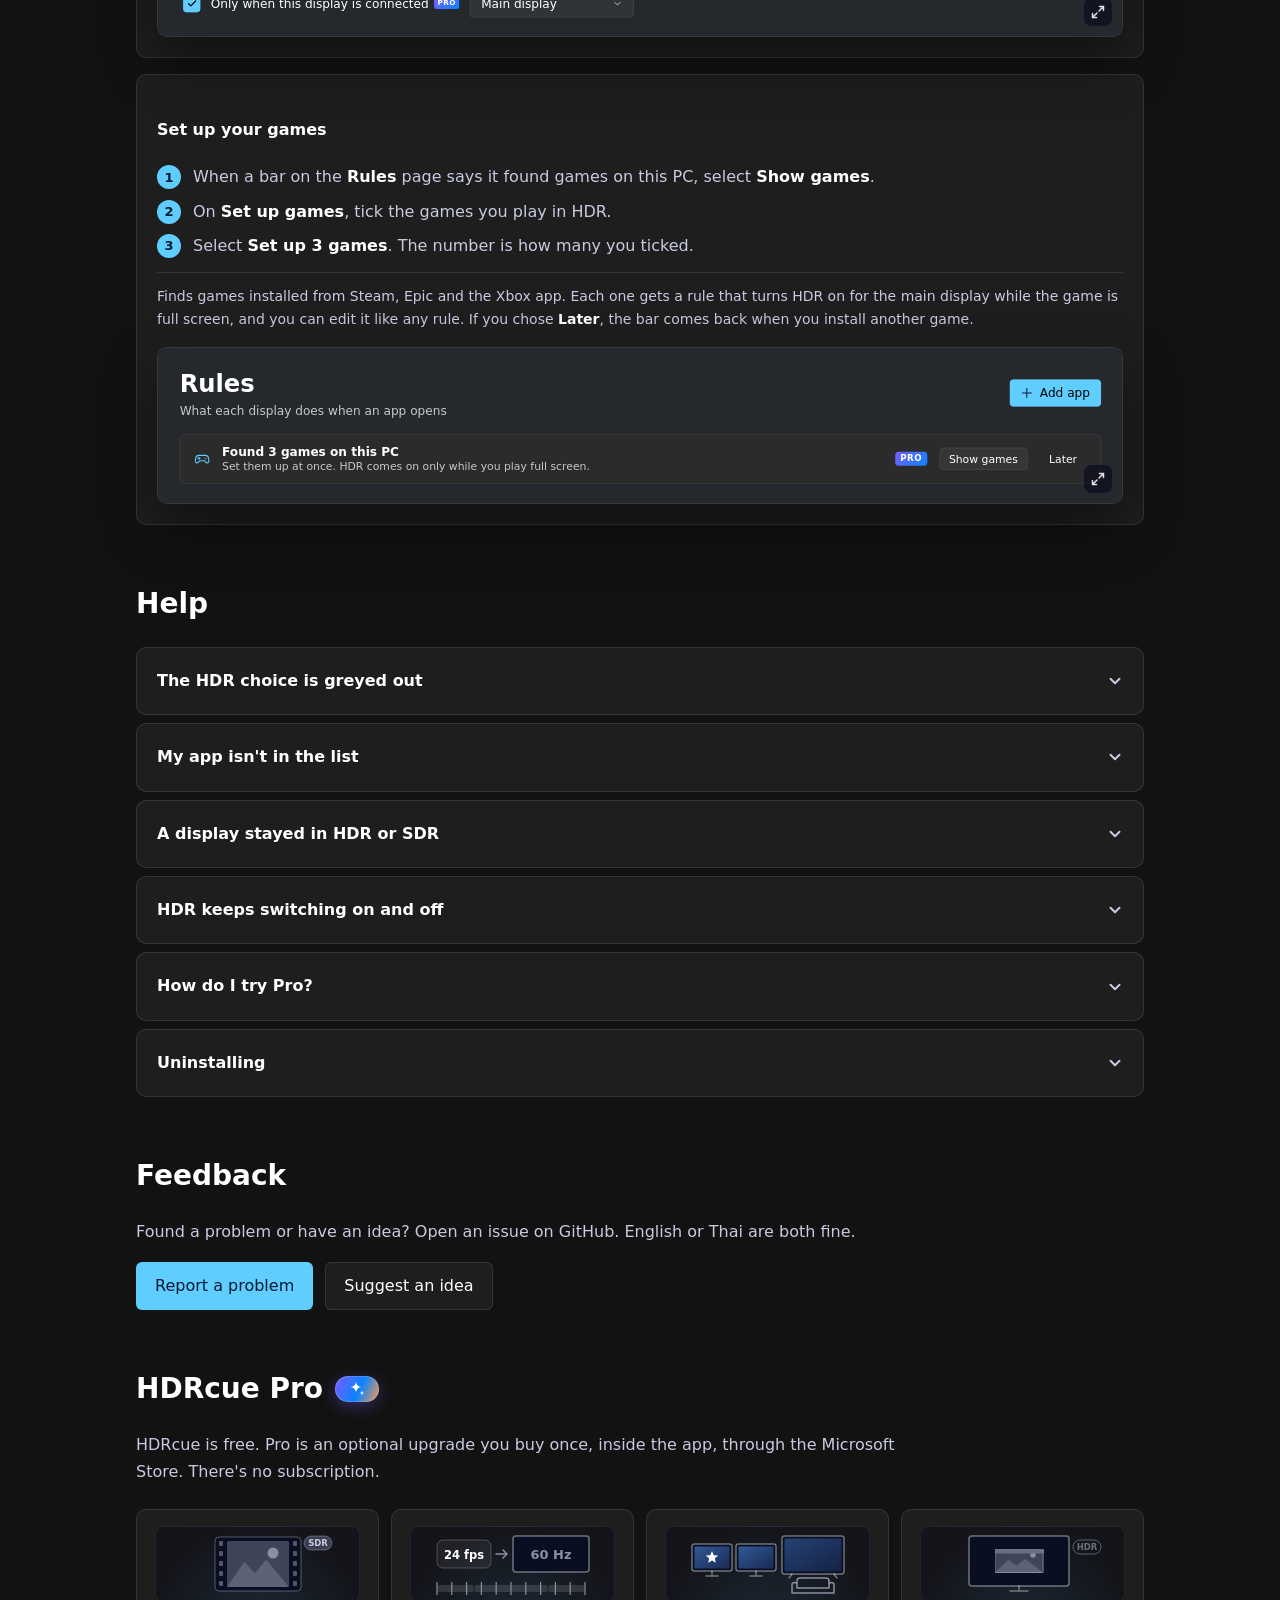
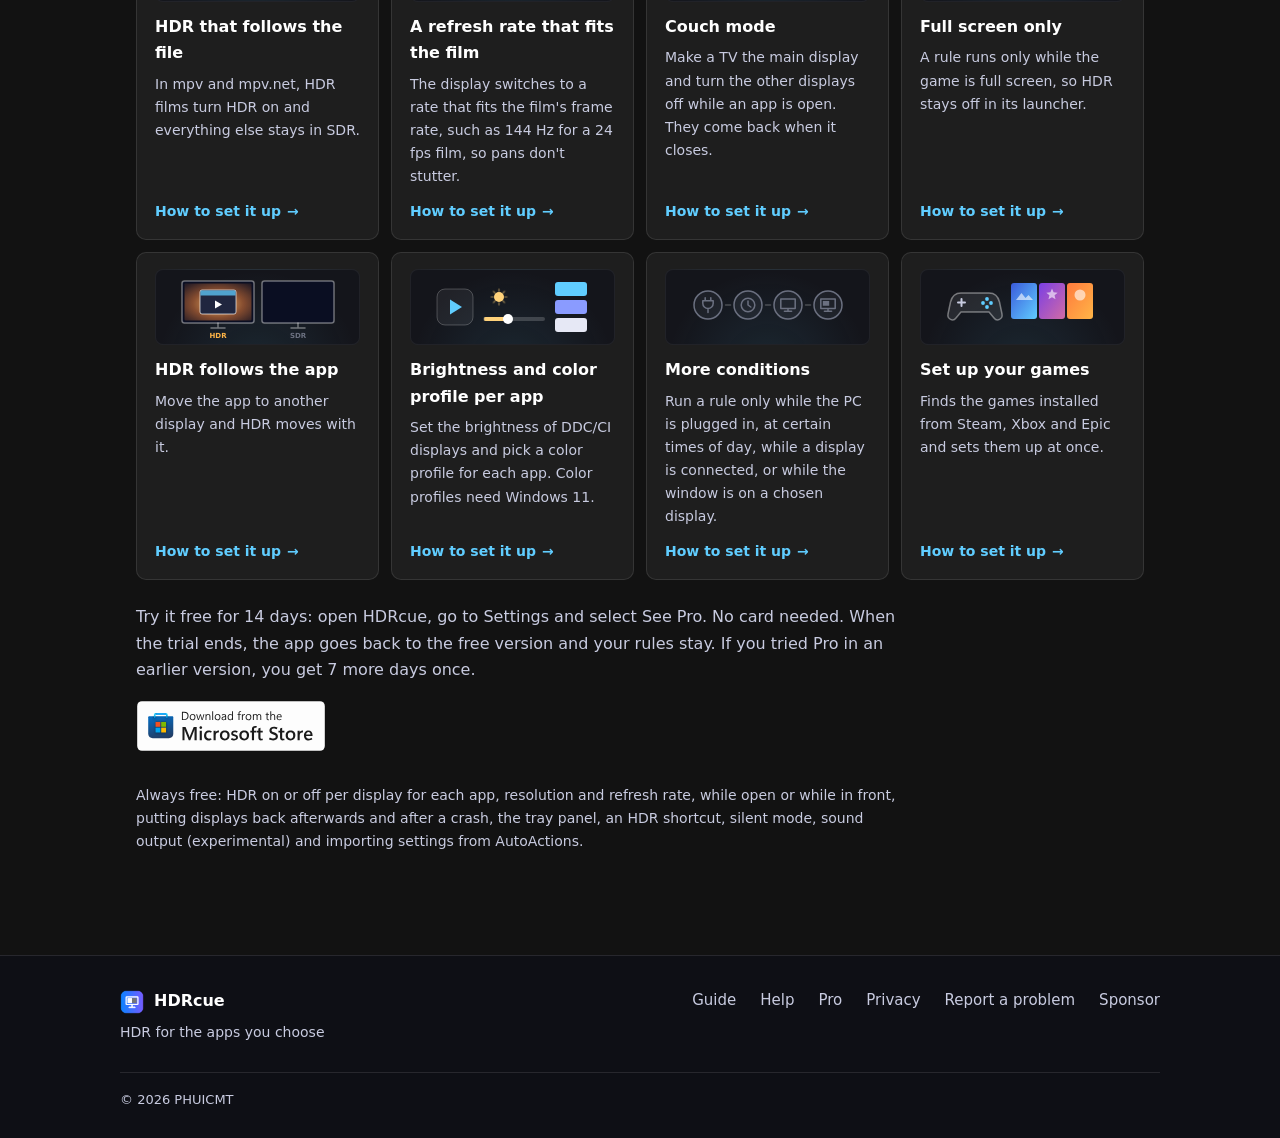
==== commit fdf06a11: "fix: show the current year in the footer" ====
--- a/index.html
+++ b/index.html
@@ -19,16 +19,19 @@
   <meta property="og:image:height" content="630">
   <meta property="og:image:alt" content="The HDRcue window listing apps with their HDR rules">
   <meta name="twitter:card" content="summary_large_image">
-  <!-- The guide used to be on this page. Its old links go to the same part of the guide page. -->
-  <script>
-    if (/^#(guide|pro-setup|pro-[a-z-]+|getting-started|add-app|rule-order|several-rules|players|backup)$/.test(location.hash)) {
-      location.replace(`guide/${location.hash}`);
-    }
-  </script>
-  <link rel="stylesheet" href="site.css?v=22">
+  <link rel="stylesheet" href="site.css?v=20">
 </head>
-<body data-root="./" data-page="home">
-  <header class="top"></header>
+<body>
+  <header class="top">
+    <a class="brand" href="./"><img src="images/icon.png" alt="" width="28" height="28">HDRcue</a>
+    <nav>
+      <a href="#guide" data-i18n="nav.guide">Guide</a>
+      <a href="#help" data-i18n="nav.help">Help</a>
+      <a href="#feedback" data-i18n="nav.feedback">Feedback</a>
+      <a href="#pro" data-i18n="nav.pro">Pro</a>
+      <a href="privacy.html" data-i18n="nav.privacy">Privacy</a>
+    </nav>
+  </header>
 
   <main>
     <section class="hero">
@@ -43,7 +46,7 @@
     <section id="tour" class="tour">
       <h2 data-i18n="tour.title">Adding an app, step by step</h2>
       <div class="stage">
-        <iframe class="demo-frame" src="demo/?v=19" title="Demo of adding an app in HDRcue" loading="lazy"></iframe>
+        <iframe class="demo-frame" src="demo/?v=17" title="Demo of adding an app in HDRcue" loading="lazy"></iframe>
       </div>
     </section>
 
@@ -54,7 +57,89 @@
         <article><span class="number">2</span><h3 data-i18n="steps.2.title"></h3><p data-i18n="steps.2.text"></p></article>
         <article><span class="number">3</span><h3 data-i18n="steps.3.title"></h3><p data-i18n="steps.3.text"></p></article>
       </div>
-      <p class="guide-link" data-i18n-rich="steps.guide"></p>
+    </section>
+
+    <!-- The pictures in the guide are the app's pages drawn by demo/view.js, the same drawing as
+         the tour, standing still. The text around them says what they show. -->
+    <section id="guide">
+      <h2 data-i18n="guide.title">Guide</h2>
+      <div class="guide">
+        <article>
+          <h3 data-i18n="guide.rules.title"></h3>
+          <p data-i18n="guide.rules.text"></p>
+          <ul data-i18n-list="guide.rules.status"></ul>
+        </article>
+        <article>
+          <h3 data-i18n="guide.add.title"></h3>
+          <p data-i18n="guide.add.text"></p>
+          <div class="shot small window" data-window="choose" aria-hidden="true" inert></div>
+          <div class="shot small window" data-window="display" aria-hidden="true" inert></div>
+        </article>
+        <article><h3 data-i18n="guide.tray.title"></h3><p data-i18n="guide.tray.text"></p></article>
+        <article><h3 data-i18n="guide.restore.title"></h3><p data-i18n="guide.restore.text"></p></article>
+        <article>
+          <h3 data-i18n="guide.settings.title"></h3>
+          <p data-i18n="guide.settings.text"></p>
+          <div class="shot small window" data-window="settings" aria-hidden="true" inert></div>
+        </article>
+      </div>
+
+      <!-- How to set up each Pro feature, in the order of the cards under Pro, which link to
+           these parts by id. The pictures are strips of the app's pages from demo/view.js. -->
+      <div class="pro-setup" id="pro-setup">
+        <h3 class="part-title"><span data-i18n="guide.pro.title">Setting up Pro features</span><span class="probadge" aria-hidden="true">PRO</span></h3>
+        <p class="part-lead" data-i18n-rich="guide.pro.text"></p>
+        <div class="guide">
+          <article id="pro-hdr-by-file">
+            <h4 data-i18n="guide.pro.hdrFile.title"></h4>
+            <ol class="how" data-i18n-steps="guide.pro.hdrFile.steps"></ol>
+            <p class="needs" data-i18n-rich="guide.pro.hdrFile.note"></p>
+            <div class="shot small window" data-window="hdr-file" aria-hidden="true" inert></div>
+          </article>
+          <article id="pro-refresh">
+            <h4 data-i18n="guide.pro.refresh.title"></h4>
+            <ol class="how" data-i18n-steps="guide.pro.refresh.steps"></ol>
+            <p class="needs" data-i18n-rich="guide.pro.refresh.note"></p>
+            <div class="shot small window" data-window="refresh" aria-hidden="true" inert></div>
+          </article>
+          <article id="pro-couch">
+            <h4 data-i18n="guide.pro.couch.title"></h4>
+            <ol class="how" data-i18n-steps="guide.pro.couch.steps"></ol>
+            <p class="needs" data-i18n-rich="guide.pro.couch.note"></p>
+            <div class="shot small window" data-window="couch" aria-hidden="true" inert></div>
+          </article>
+          <article id="pro-full-screen">
+            <h4 data-i18n="guide.pro.fullScreen.title"></h4>
+            <ol class="how" data-i18n-steps="guide.pro.fullScreen.steps"></ol>
+            <p class="needs" data-i18n-rich="guide.pro.fullScreen.note"></p>
+            <div class="shot small window" data-window="full-screen" aria-hidden="true" inert></div>
+          </article>
+          <article id="pro-follow">
+            <h4 data-i18n="guide.pro.follow.title"></h4>
+            <ol class="how" data-i18n-steps="guide.pro.follow.steps"></ol>
+            <p class="needs" data-i18n-rich="guide.pro.follow.note"></p>
+            <div class="shot small window" data-window="follow" aria-hidden="true" inert></div>
+          </article>
+          <article id="pro-brightness">
+            <h4 data-i18n="guide.pro.brightness.title"></h4>
+            <ol class="how" data-i18n-steps="guide.pro.brightness.steps"></ol>
+            <p class="needs" data-i18n-rich="guide.pro.brightness.note"></p>
+            <div class="shot small window" data-window="brightness" aria-hidden="true" inert></div>
+          </article>
+          <article id="pro-conditions">
+            <h4 data-i18n="guide.pro.conditions.title"></h4>
+            <ol class="how" data-i18n-steps="guide.pro.conditions.steps"></ol>
+            <p class="needs" data-i18n-rich="guide.pro.conditions.note"></p>
+            <div class="shot small window" data-window="conditions" aria-hidden="true" inert></div>
+          </article>
+          <article id="pro-games">
+            <h4 data-i18n="guide.pro.games.title"></h4>
+            <ol class="how" data-i18n-steps="guide.pro.games.steps"></ol>
+            <p class="needs" data-i18n-rich="guide.pro.games.note"></p>
+            <div class="shot small window" data-window="games" aria-hidden="true" inert></div>
+          </article>
+        </div>
+      </div>
     </section>
 
     <section id="help">
@@ -79,15 +164,30 @@
       <div class="features" data-i18n-cards="pro.features"></div>
       <p data-i18n="pro.trial"></p>
       <p><a class="store-badge" href="https://apps.microsoft.com/detail/9P06PWS591LH"><img src="images/ms-store-badge-light.svg" alt="Get it from the Microsoft Store" width="161" height="44"></a></p>
-      <div class="open-app" data-open-app="hdrcue://pro" hidden></div>
       <p class="free-note" data-i18n="pro.free"></p>
     </section>
   </main>
 
-  <footer class="bottom"></footer>
-  <script src="layout.js?v=1"></script>
-  <script src="open-app.js?v=1"></script>
-  <script src="pro-art.js?v=2"></script>
+  <footer class="bottom">
+    <div class="bottom-row">
+      <div class="bottom-brand">
+        <a class="brand" href="./"><img src="images/icon.png" alt="" width="24" height="24">HDRcue</a>
+        <p data-i18n="footer.tagline">HDR for the apps you choose</p>
+      </div>
+      <nav class="bottom-links" aria-label="Footer">
+        <a href="#guide" data-i18n="nav.guide">Guide</a>
+        <a href="#help" data-i18n="nav.help">Help</a>
+        <a href="#pro" data-i18n="nav.pro">Pro</a>
+        <a href="privacy.html" data-i18n="nav.privacy">Privacy</a>
+        <a href="https://github.com/PHUICMT/hdrcue-support/issues/new?template=problem.yml" data-i18n="feedback.bug">Report a problem</a>
+        <a href="https://github.com/sponsors/PHUICMT" data-i18n="footer.sponsor">Sponsor</a>
+      </nav>
+    </div>
+    <p class="copyright" data-i18n="footer.copyright">&copy; 2026 PHUICMT</p>
+  </footer>
+  <script src="demo/view.js?v=15"></script>
+  <script src="pro-art.js?v=1"></script>
   <script src="site.js?v=19"></script>
+  <script src="lightbox.js?v=1"></script>
 </body>
 </html>
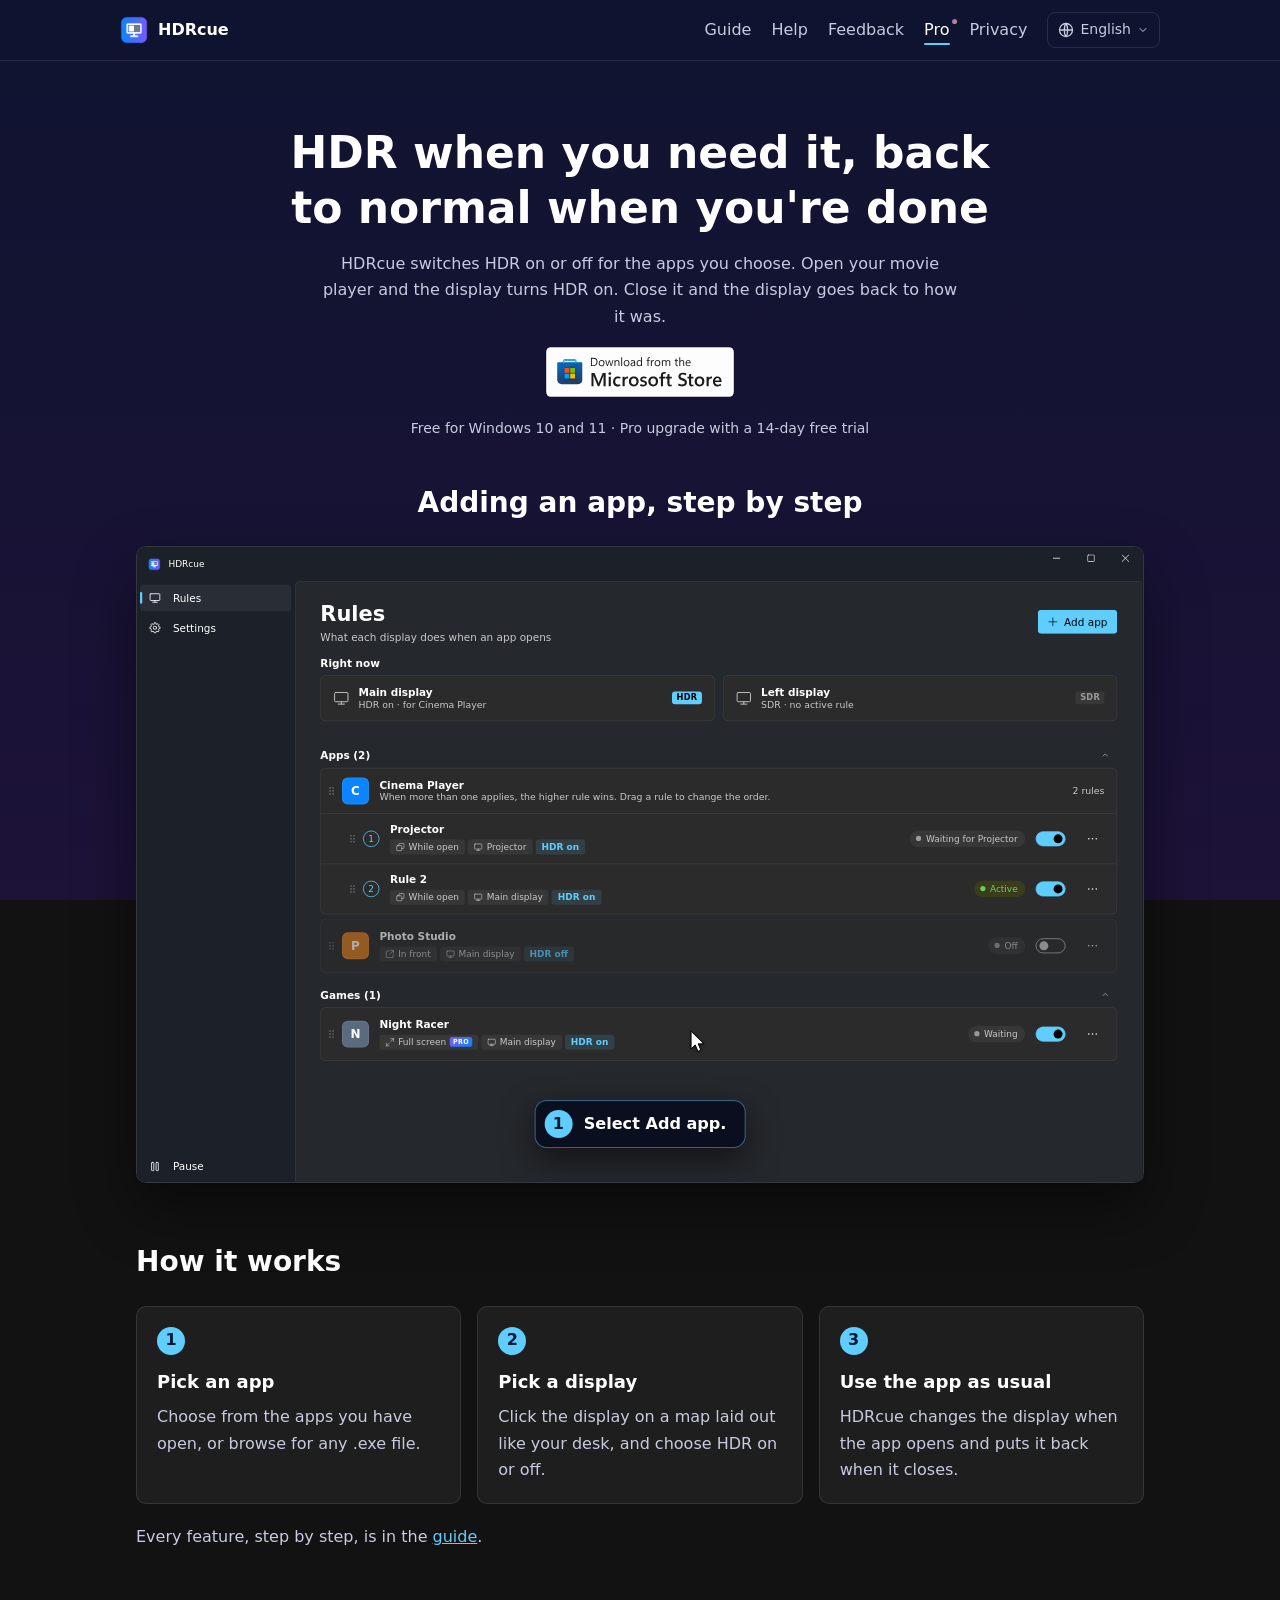
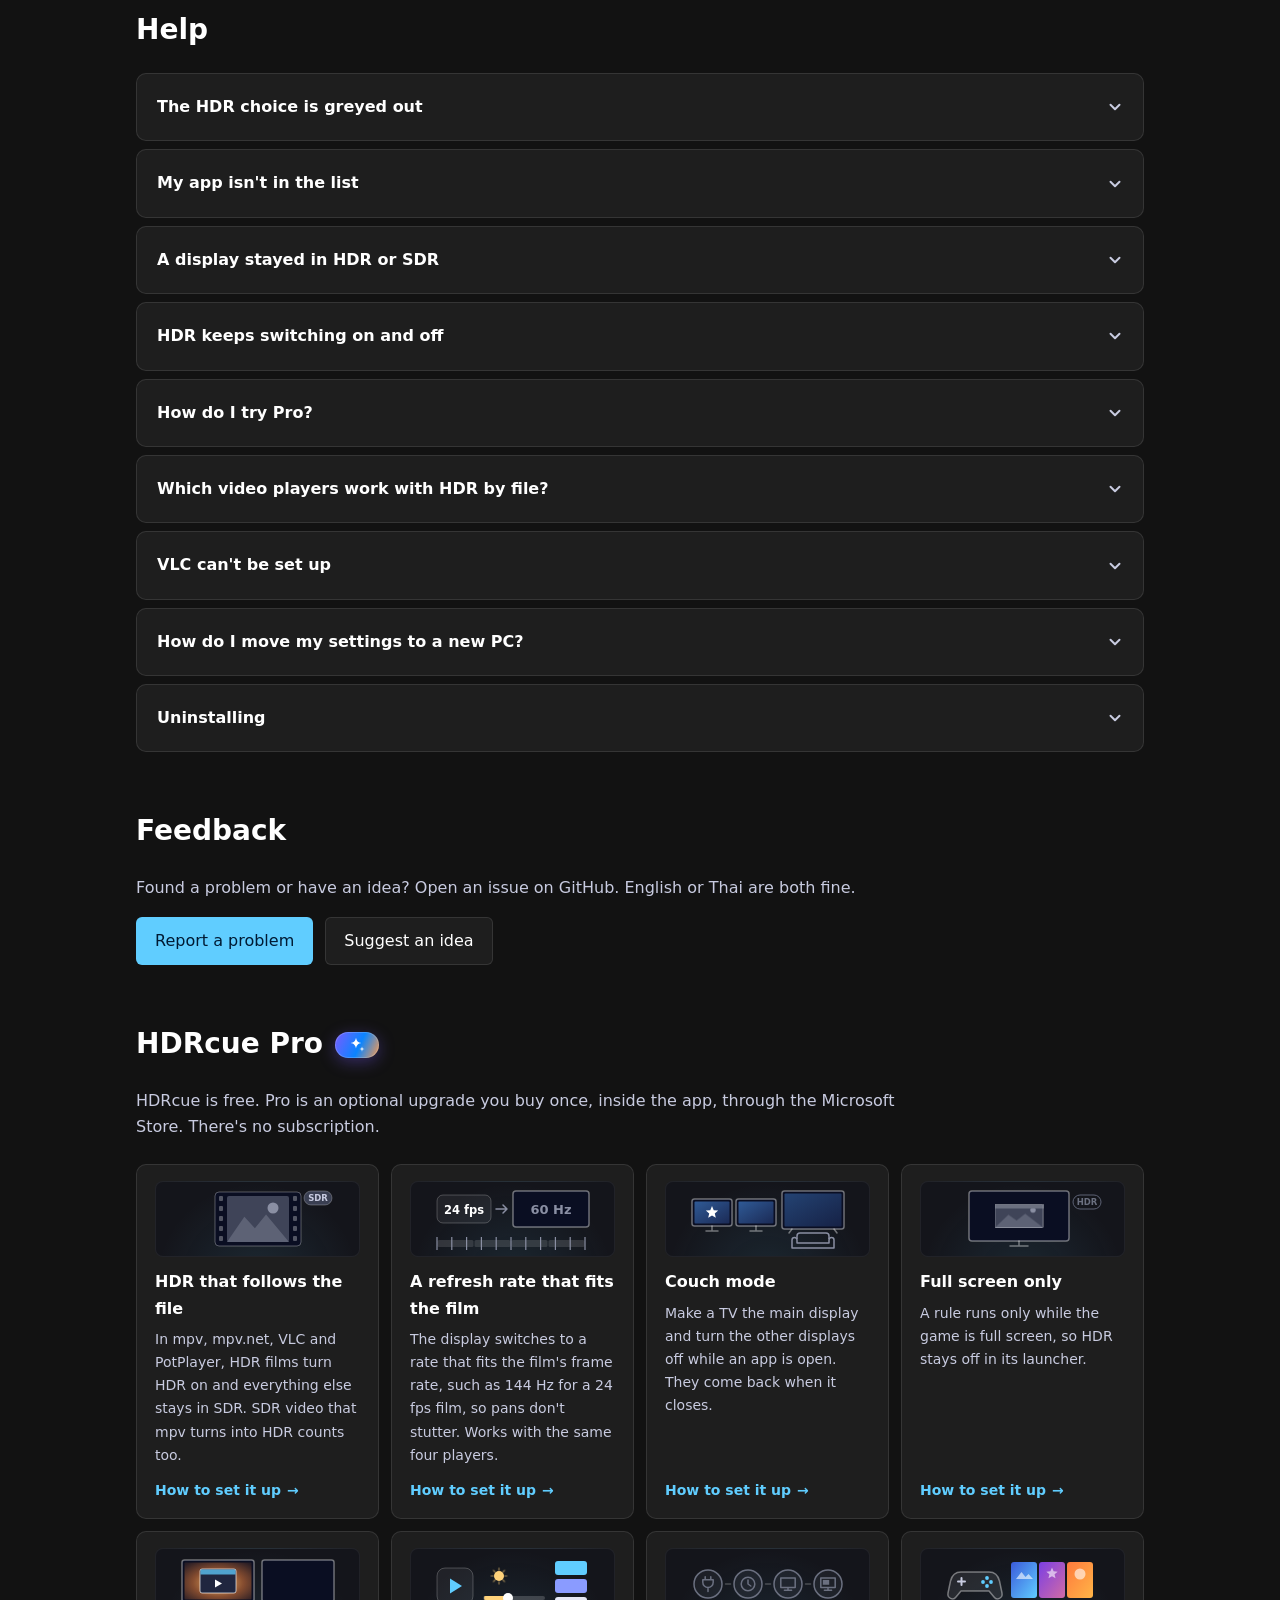
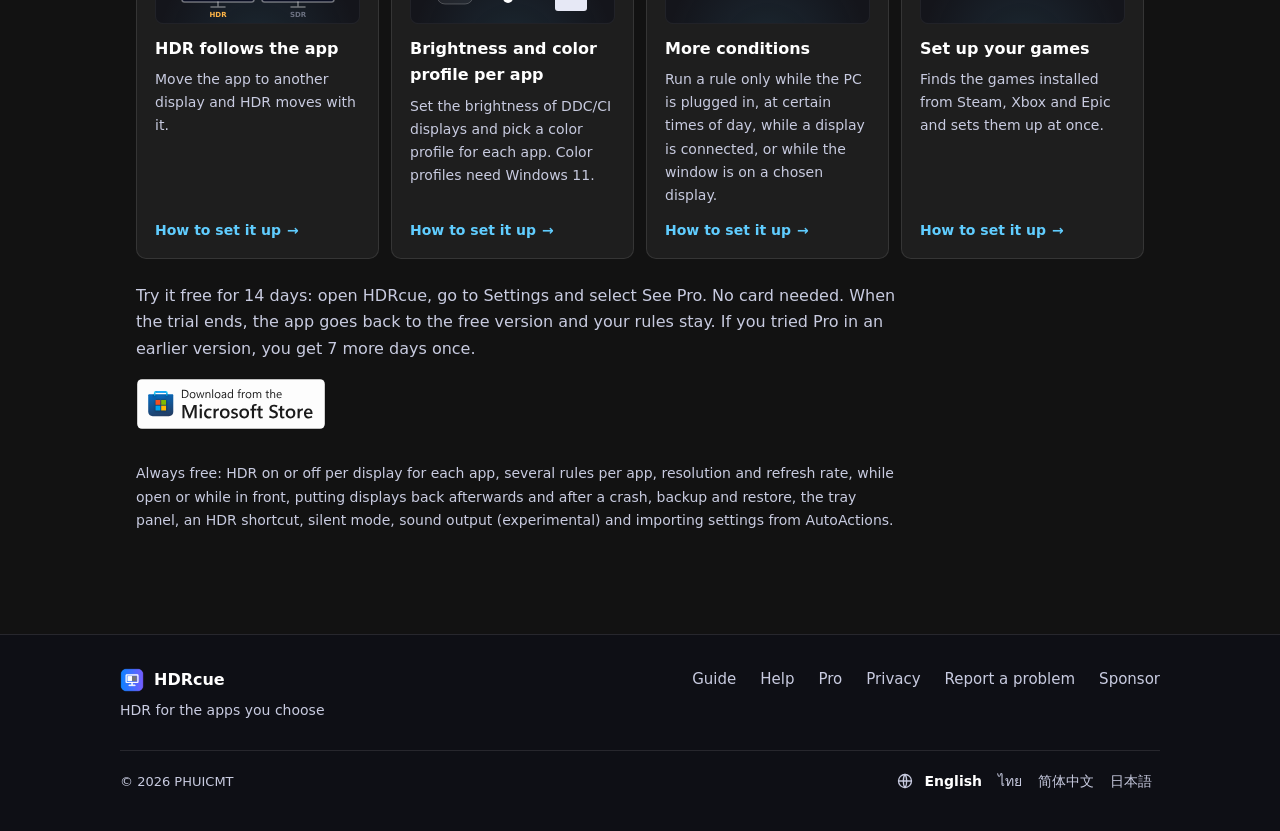
==== commit 569f86f0: "feat: show the website in Thai, Simplified Chinese and Japanese The site now has the app's four lang" ====
--- a/index.html
+++ b/index.html
@@ -8,6 +8,7 @@
   <link rel="icon" href="images/icon.png">
   <link rel="canonical" href="https://hdrcue.phu-space.com/">
   <meta name="theme-color" content="#0f1430">
+  <script src="language.js?v=1"></script>
   <!-- The card chat apps and social sites show for a shared link. -->
   <meta property="og:type" content="website">
   <meta property="og:site_name" content="HDRcue">
@@ -19,25 +20,23 @@
   <meta property="og:image:height" content="630">
   <meta property="og:image:alt" content="The HDRcue window listing apps with their HDR rules">
   <meta name="twitter:card" content="summary_large_image">
-  <link rel="stylesheet" href="site.css?v=20">
+  <!-- The guide used to be on this page. Its old links go to the same part of the guide page. -->
+  <script>
+    if (/^#(guide|pro-setup|pro-[a-z-]+|getting-started|add-app|rule-order|several-rules|players|backup)$/.test(location.hash)) {
+      location.replace(`guide/${location.search}${location.hash}`);
+    }
+  </script>
+  <link rel="stylesheet" href="fonts.css?v=1">
+  <link rel="stylesheet" href="site.css?v=23">
 </head>
-<body>
-  <header class="top">
-    <a class="brand" href="./"><img src="images/icon.png" alt="" width="28" height="28">HDRcue</a>
-    <nav>
-      <a href="#guide" data-i18n="nav.guide">Guide</a>
-      <a href="#help" data-i18n="nav.help">Help</a>
-      <a href="#feedback" data-i18n="nav.feedback">Feedback</a>
-      <a href="#pro" data-i18n="nav.pro">Pro</a>
-      <a href="privacy.html" data-i18n="nav.privacy">Privacy</a>
-    </nav>
-  </header>
+<body data-root="./" data-page="home">
+  <header class="top"></header>
 
   <main>
     <section class="hero">
       <h1 data-i18n="hero.title">HDR when you need it, back to normal when you're done</h1>
       <p data-i18n="hero.text"></p>
-      <p><a class="store-badge" href="https://apps.microsoft.com/detail/9P06PWS591LH"><img src="images/ms-store-badge-light.svg" alt="Get it from the Microsoft Store" width="161" height="44"></a></p>
+      <p><a class="store-badge" href="https://apps.microsoft.com/detail/9P06PWS591LH"><img src="images/ms-store-badge-light.svg" alt="Get it from the Microsoft Store" data-i18n-alt="openApp.store" width="161" height="44"></a></p>
       <p class="hero-note" data-i18n="hero.note">Free for Windows 10 and 11 · Pro upgrade with a 14-day free trial</p>
     </section>
 
@@ -46,7 +45,7 @@
     <section id="tour" class="tour">
       <h2 data-i18n="tour.title">Adding an app, step by step</h2>
       <div class="stage">
-        <iframe class="demo-frame" src="demo/?v=17" title="Demo of adding an app in HDRcue" loading="lazy"></iframe>
+        <iframe class="demo-frame" src="demo/?v=20" title="Demo of adding an app in HDRcue" data-i18n-title="tour.frame" loading="lazy"></iframe>
       </div>
     </section>
 
@@ -57,89 +56,7 @@
         <article><span class="number">2</span><h3 data-i18n="steps.2.title"></h3><p data-i18n="steps.2.text"></p></article>
         <article><span class="number">3</span><h3 data-i18n="steps.3.title"></h3><p data-i18n="steps.3.text"></p></article>
       </div>
-    </section>
-
-    <!-- The pictures in the guide are the app's pages drawn by demo/view.js, the same drawing as
-         the tour, standing still. The text around them says what they show. -->
-    <section id="guide">
-      <h2 data-i18n="guide.title">Guide</h2>
-      <div class="guide">
-        <article>
-          <h3 data-i18n="guide.rules.title"></h3>
-          <p data-i18n="guide.rules.text"></p>
-          <ul data-i18n-list="guide.rules.status"></ul>
-        </article>
-        <article>
-          <h3 data-i18n="guide.add.title"></h3>
-          <p data-i18n="guide.add.text"></p>
-          <div class="shot small window" data-window="choose" aria-hidden="true" inert></div>
-          <div class="shot small window" data-window="display" aria-hidden="true" inert></div>
-        </article>
-        <article><h3 data-i18n="guide.tray.title"></h3><p data-i18n="guide.tray.text"></p></article>
-        <article><h3 data-i18n="guide.restore.title"></h3><p data-i18n="guide.restore.text"></p></article>
-        <article>
-          <h3 data-i18n="guide.settings.title"></h3>
-          <p data-i18n="guide.settings.text"></p>
-          <div class="shot small window" data-window="settings" aria-hidden="true" inert></div>
-        </article>
-      </div>
-
-      <!-- How to set up each Pro feature, in the order of the cards under Pro, which link to
-           these parts by id. The pictures are strips of the app's pages from demo/view.js. -->
-      <div class="pro-setup" id="pro-setup">
-        <h3 class="part-title"><span data-i18n="guide.pro.title">Setting up Pro features</span><span class="probadge" aria-hidden="true">PRO</span></h3>
-        <p class="part-lead" data-i18n-rich="guide.pro.text"></p>
-        <div class="guide">
-          <article id="pro-hdr-by-file">
-            <h4 data-i18n="guide.pro.hdrFile.title"></h4>
-            <ol class="how" data-i18n-steps="guide.pro.hdrFile.steps"></ol>
-            <p class="needs" data-i18n-rich="guide.pro.hdrFile.note"></p>
-            <div class="shot small window" data-window="hdr-file" aria-hidden="true" inert></div>
-          </article>
-          <article id="pro-refresh">
-            <h4 data-i18n="guide.pro.refresh.title"></h4>
-            <ol class="how" data-i18n-steps="guide.pro.refresh.steps"></ol>
-            <p class="needs" data-i18n-rich="guide.pro.refresh.note"></p>
-            <div class="shot small window" data-window="refresh" aria-hidden="true" inert></div>
-          </article>
-          <article id="pro-couch">
-            <h4 data-i18n="guide.pro.couch.title"></h4>
-            <ol class="how" data-i18n-steps="guide.pro.couch.steps"></ol>
-            <p class="needs" data-i18n-rich="guide.pro.couch.note"></p>
-            <div class="shot small window" data-window="couch" aria-hidden="true" inert></div>
-          </article>
-          <article id="pro-full-screen">
-            <h4 data-i18n="guide.pro.fullScreen.title"></h4>
-            <ol class="how" data-i18n-steps="guide.pro.fullScreen.steps"></ol>
-            <p class="needs" data-i18n-rich="guide.pro.fullScreen.note"></p>
-            <div class="shot small window" data-window="full-screen" aria-hidden="true" inert></div>
-          </article>
-          <article id="pro-follow">
-            <h4 data-i18n="guide.pro.follow.title"></h4>
-            <ol class="how" data-i18n-steps="guide.pro.follow.steps"></ol>
-            <p class="needs" data-i18n-rich="guide.pro.follow.note"></p>
-            <div class="shot small window" data-window="follow" aria-hidden="true" inert></div>
-          </article>
-          <article id="pro-brightness">
-            <h4 data-i18n="guide.pro.brightness.title"></h4>
-            <ol class="how" data-i18n-steps="guide.pro.brightness.steps"></ol>
-            <p class="needs" data-i18n-rich="guide.pro.brightness.note"></p>
-            <div class="shot small window" data-window="brightness" aria-hidden="true" inert></div>
-          </article>
-          <article id="pro-conditions">
-            <h4 data-i18n="guide.pro.conditions.title"></h4>
-            <ol class="how" data-i18n-steps="guide.pro.conditions.steps"></ol>
-            <p class="needs" data-i18n-rich="guide.pro.conditions.note"></p>
-            <div class="shot small window" data-window="conditions" aria-hidden="true" inert></div>
-          </article>
-          <article id="pro-games">
-            <h4 data-i18n="guide.pro.games.title"></h4>
-            <ol class="how" data-i18n-steps="guide.pro.games.steps"></ol>
-            <p class="needs" data-i18n-rich="guide.pro.games.note"></p>
-            <div class="shot small window" data-window="games" aria-hidden="true" inert></div>
-          </article>
-        </div>
-      </div>
+      <p class="guide-link" data-i18n-rich="steps.guide"></p>
     </section>
 
     <section id="help">
@@ -163,31 +80,16 @@
       <p data-i18n="pro.text">HDRcue is free. Pro is an optional upgrade you buy once, inside the app, through the Microsoft Store.</p>
       <div class="features" data-i18n-cards="pro.features"></div>
       <p data-i18n="pro.trial"></p>
-      <p><a class="store-badge" href="https://apps.microsoft.com/detail/9P06PWS591LH"><img src="images/ms-store-badge-light.svg" alt="Get it from the Microsoft Store" width="161" height="44"></a></p>
+      <p><a class="store-badge" href="https://apps.microsoft.com/detail/9P06PWS591LH"><img src="images/ms-store-badge-light.svg" alt="Get it from the Microsoft Store" data-i18n-alt="openApp.store" width="161" height="44"></a></p>
+      <div class="open-app" data-open-app="hdrcue://pro" hidden></div>
       <p class="free-note" data-i18n="pro.free"></p>
     </section>
   </main>
 
-  <footer class="bottom">
-    <div class="bottom-row">
-      <div class="bottom-brand">
-        <a class="brand" href="./"><img src="images/icon.png" alt="" width="24" height="24">HDRcue</a>
-        <p data-i18n="footer.tagline">HDR for the apps you choose</p>
-      </div>
-      <nav class="bottom-links" aria-label="Footer">
-        <a href="#guide" data-i18n="nav.guide">Guide</a>
-        <a href="#help" data-i18n="nav.help">Help</a>
-        <a href="#pro" data-i18n="nav.pro">Pro</a>
-        <a href="privacy.html" data-i18n="nav.privacy">Privacy</a>
-        <a href="https://github.com/PHUICMT/hdrcue-support/issues/new?template=problem.yml" data-i18n="feedback.bug">Report a problem</a>
-        <a href="https://github.com/sponsors/PHUICMT" data-i18n="footer.sponsor">Sponsor</a>
-      </nav>
-    </div>
-    <p class="copyright" data-i18n="footer.copyright">&copy; 2026 PHUICMT</p>
-  </footer>
-  <script src="demo/view.js?v=15"></script>
-  <script src="pro-art.js?v=1"></script>
-  <script src="site.js?v=19"></script>
-  <script src="lightbox.js?v=1"></script>
+  <footer class="bottom"></footer>
+  <script src="layout.js?v=3"></script>
+  <script src="open-app.js?v=1"></script>
+  <script src="pro-art.js?v=2"></script>
+  <script src="site.js?v=21"></script>
 </body>
 </html>
--- a/fonts.css
+++ b/fonts.css
@@ -0,0 +1,21 @@
+/* The font for each language of the site, as --font. Every page loads this, the tour's frame
+   too, and the guide's pictures take --font from the page around them. Latin letters stay in
+   Segoe UI where Windows has it, and each script falls through to a font made for it: Thai to
+   Noto Sans Thai, which language.js loads from Google Fonts only for Thai pages, and Japanese
+   and Chinese to the fonts Windows, macOS and phones already have. Any element can set it with
+   its own lang, as each language's name in the language menus does. */
+:root { --font: "Segoe UI Variable Text", "Segoe UI", system-ui, sans-serif; }
+
+:lang(th) {
+  --font: "Segoe UI Variable Text", "Segoe UI", "Noto Sans Thai", "Leelawadee UI", Thonburi, sans-serif;
+}
+
+:lang(ja) {
+  --font: "Segoe UI Variable Text", "Segoe UI", "Yu Gothic UI", Meiryo, "Hiragino Sans",
+    "Hiragino Kaku Gothic ProN", "Noto Sans JP", "Noto Sans CJK JP", sans-serif;
+}
+
+:lang(zh-Hans) {
+  --font: "Segoe UI Variable Text", "Segoe UI", "Microsoft YaHei UI", "Microsoft YaHei", "PingFang SC",
+    "Noto Sans SC", "Noto Sans CJK SC", sans-serif;
+}
--- a/site.css
+++ b/site.css
@@ -11,7 +11,6 @@
   --accent: #60cdff;
   --accent-hover: #8adbff;
   --on-accent: #001a33;
-  --font: "Segoe UI Variable Text", "Segoe UI", system-ui, sans-serif;
   --ease: cubic-bezier(0.2, 0.8, 0.2, 1);
   /* Room under the sticky header for a part the page scrolls to. */
   --header-space: 72px;
@@ -91,8 +90,7 @@
   z-index: 10;
   display: flex;
   align-items: center;
-  justify-content: space-between;
-  gap: 16px;
+  gap: 12px 20px;
   padding: 12px max(16px, calc((100% - 1040px) / 2));
   background: rgba(15, 20, 48, 0.85);
   backdrop-filter: blur(12px);
@@ -103,6 +101,7 @@
   display: flex;
   align-items: center;
   gap: 10px;
+  margin-right: auto;
   color: var(--text);
   font-weight: 600;
   text-decoration: none;
@@ -138,6 +137,97 @@
 .top nav a:hover, .top nav a.current, .bottom-links a:hover { color: var(--text); }
 .top nav a:hover::after, .top nav a.current::after, .bottom-links a:hover::after { transform: scaleX(1); }
 
+/* The buttons at the right of the header: the language, and on a phone the menu. Each is at
+   least 44 px square on a phone, so it is easy to tap. */
+.language-button, .menu-button {
+  display: inline-flex;
+  align-items: center;
+  justify-content: center;
+  gap: 6px;
+  min-height: 36px;
+  padding: 0 10px;
+  border: 1px solid var(--stroke);
+  border-radius: 8px;
+  font: inherit;
+  font-size: 14px;
+  color: var(--text-muted);
+  background: transparent;
+  cursor: pointer;
+  transition: color 0.2s, border-color 0.2s, background 0.2s;
+}
+
+.language-button:hover, .menu-button:hover, .language-button:has(+ :popover-open), .menu-button:has(+ :popover-open) {
+  color: var(--text);
+  border-color: var(--stroke-hover);
+  background: var(--card);
+}
+
+.icon {
+  flex: none;
+  width: 16px;
+  height: 16px;
+  fill: none;
+  stroke: currentColor;
+  stroke-width: 1.3;
+  stroke-linecap: round;
+  stroke-linejoin: round;
+}
+
+.language-button .chevron { width: 12px; height: 12px; }
+.menu-button { display: none; width: 44px; padding: 0; }
+
+@media (max-width: 720px) {
+  .top { padding-top: 8px; padding-bottom: 8px; }
+  .top .top-links { display: none; }
+  .menu-button { display: inline-flex; }
+  .language-button, .menu-button { min-height: 44px; }
+  .top { gap: 8px; }
+}
+
+/* A popup from a header button: the languages, or the menu on a phone. layout.js puts it under
+   its button. Its choices are 44 px tall, for fingers. */
+.popup {
+  position: fixed;
+  inset: auto;
+  margin: 0;
+  min-width: 180px;
+  padding: 6px;
+  border: 1px solid var(--stroke-hover);
+  border-radius: 12px;
+  color: var(--text);
+  background: #1a1f45;
+  box-shadow: 0 16px 40px rgba(0, 0, 0, 0.5);
+}
+
+.popup:popover-open { animation: rise 0.18s var(--ease); }
+.popup ul { list-style: none; margin: 0; padding: 0; }
+.top .popup nav { flex-direction: column; align-items: stretch; gap: 2px; }
+
+.popup a, .top .popup nav a {
+  display: flex;
+  align-items: center;
+  min-height: 44px;
+  padding: 0 14px;
+  border-radius: 8px;
+  color: var(--text-muted);
+  text-decoration: none;
+}
+
+.popup a:hover, .top .popup nav a:hover { color: var(--text); background: var(--card-hover); }
+/* In the popup, the menu has no underline and no mark beside Pro. */
+.top .popup nav a[href]::after, .top .popup nav a[href]::before { content: none; }
+.popup a[aria-current], .top .popup nav a.current { color: var(--accent); font-weight: 600; }
+
+/* Text for screen readers only. */
+.sr-only {
+  position: absolute;
+  width: 1px;
+  height: 1px;
+  overflow: hidden;
+  clip-path: inset(50%);
+  white-space: nowrap;
+}
+
 main { max-width: 1040px; margin: 0 auto; padding: 0 16px 48px; }
 section { padding: 48px 0 8px; scroll-margin-top: var(--header-space); }
 
@@ -166,6 +256,11 @@
 
 h2 { font-size: 28px; margin: 0 0 20px; }
 h3 { font-size: 18px; margin: 0 0 8px; }
+
+/* Japanese breaks headings between phrases where the browser knows how, and headings share
+   their words out evenly over their lines. */
+h1, h2 { text-wrap: balance; }
+:lang(ja) :is(h1, h2, h3) { word-break: auto-phrase; }
 
 /* The demo of adding an app. Its frame keeps the window's own shape at any width. */
 .tour { padding-top: 16px; }
@@ -758,12 +853,41 @@
 .bottom-brand p { margin: 6px 0 0; font-size: 14px; }
 .bottom-links { gap: 8px 24px; font-size: 15px; }
 
-.copyright {
-  margin: 28px 0 0;
-  padding-top: 16px;
+/* The last line: the copyright, and the languages in a row. */
+.bottom-end {
+  display: flex;
+  flex-wrap: wrap;
+  align-items: center;
+  justify-content: space-between;
+  gap: 4px 24px;
+  margin-top: 28px;
+  padding-top: 8px;
   border-top: 1px solid var(--stroke);
-  font-size: 13px;
-}
+}
+
+.copyright { margin: 0; font-size: 13px; }
+.language-list { display: flex; align-items: center; gap: 4px; }
+.language-list ul { display: flex; flex-wrap: wrap; list-style: none; margin: 0; padding: 0; }
+
+/* Each language's name is set in that language's font (fonts.css). */
+.language-choices a, .language-name { font-family: var(--font); }
+
+.language-list a {
+  display: inline-flex;
+  align-items: center;
+  min-height: 44px;
+  padding: 0 8px;
+  font-size: 14px;
+  color: var(--text-muted);
+  text-decoration: none;
+}
+
+.language-list a:hover { color: var(--text); }
+.language-list a[aria-current] { color: var(--text); font-weight: 600; }
+
+/* Thai marks sit above and below the letters, so Thai lines need more room. */
+:lang(th) body { line-height: 1.75; }
+:lang(th) .hero h1, :lang(th) .guide-intro h1 { line-height: 1.45; }
 
 @media (max-width: 560px) {
   .bottom-row { flex-direction: column; }
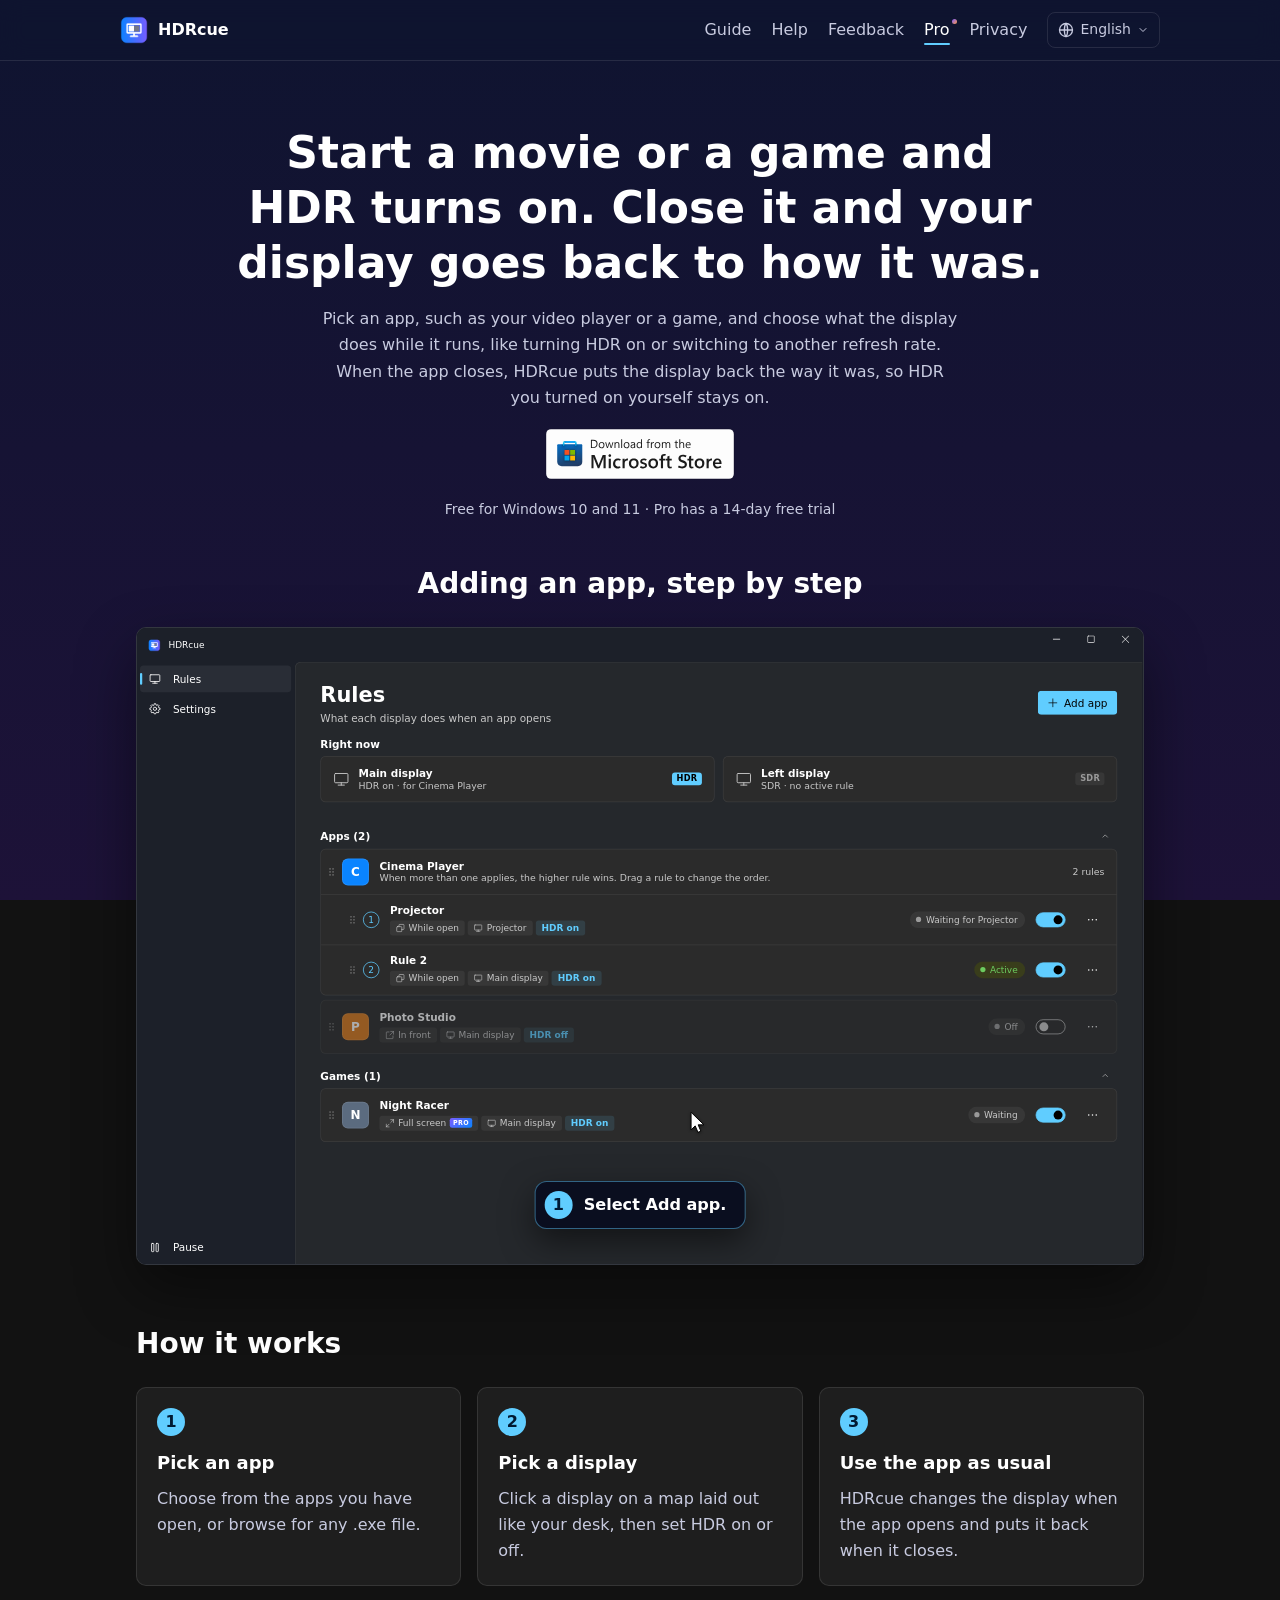
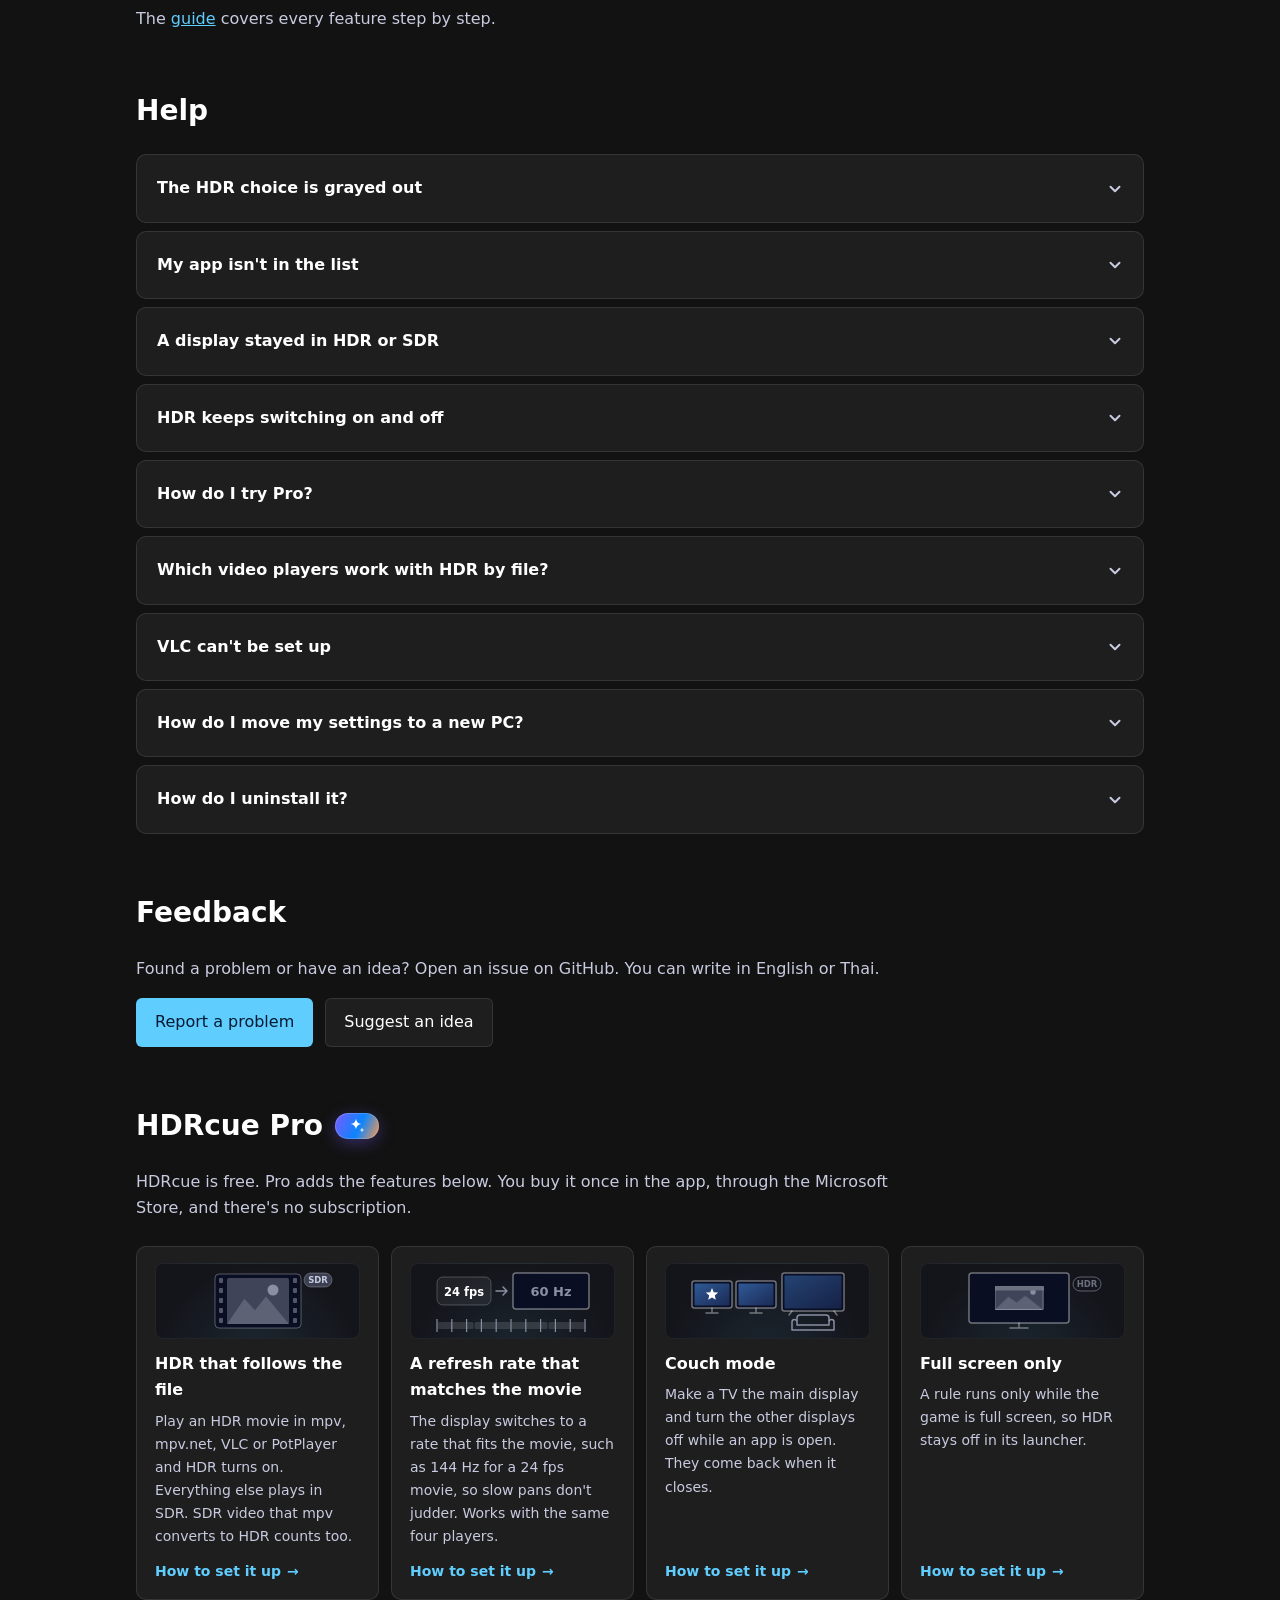
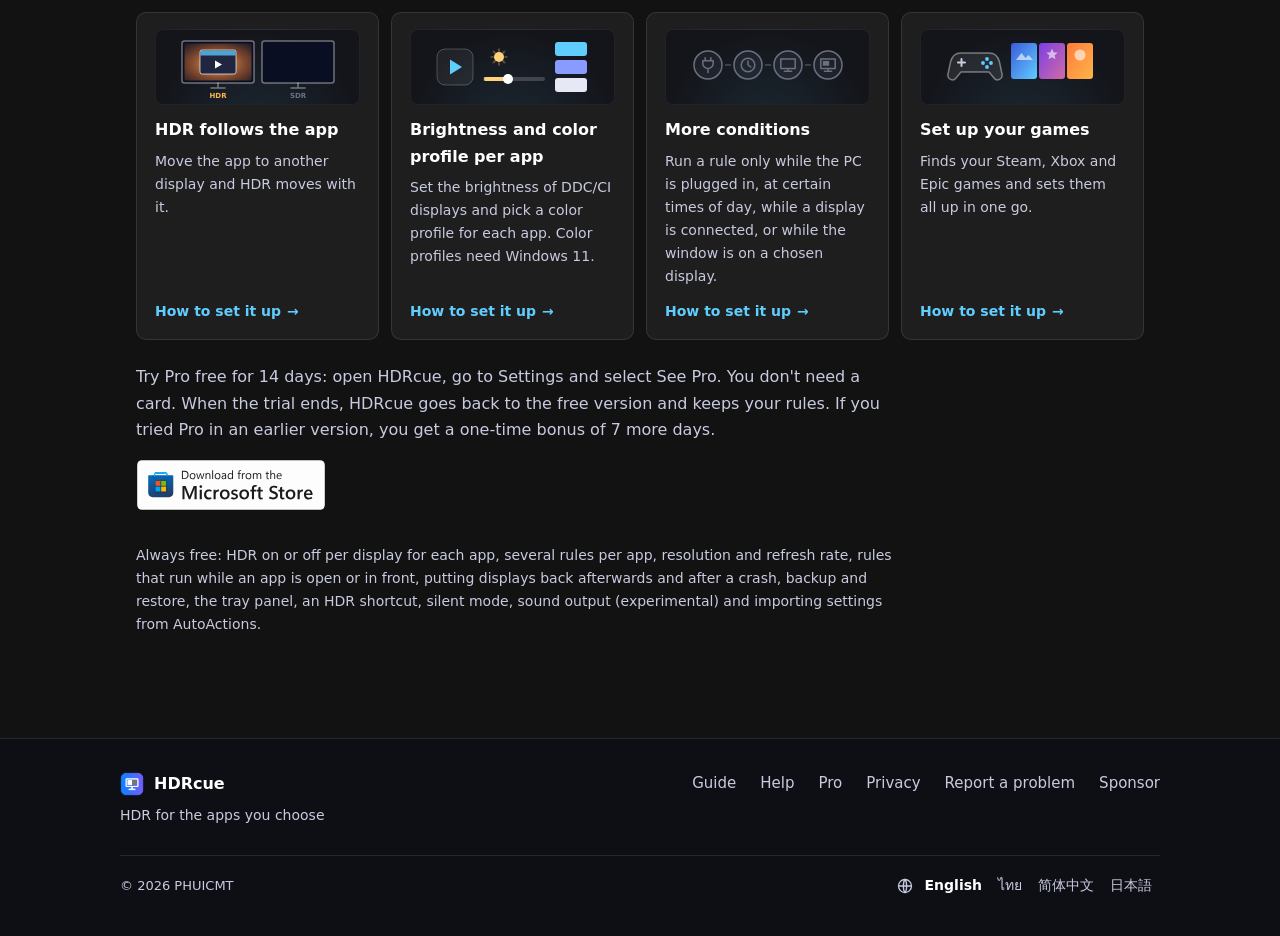
==== commit cad4ebd8: "docs: rewrite the English, Chinese and Japanese site text The hero now says what happens on screen: " ====
--- a/index.html
+++ b/index.html
@@ -27,17 +27,17 @@
     }
   </script>
   <link rel="stylesheet" href="fonts.css?v=1">
-  <link rel="stylesheet" href="site.css?v=23">
+  <link rel="stylesheet" href="site.css?v=24">
 </head>
 <body data-root="./" data-page="home">
   <header class="top"></header>
 
   <main>
     <section class="hero">
-      <h1 data-i18n="hero.title">HDR when you need it, back to normal when you're done</h1>
+      <h1 data-i18n="hero.title">Start a movie or a game and HDR turns on. Close it and your display goes back to how it was.</h1>
       <p data-i18n="hero.text"></p>
       <p><a class="store-badge" href="https://apps.microsoft.com/detail/9P06PWS591LH"><img src="images/ms-store-badge-light.svg" alt="Get it from the Microsoft Store" data-i18n-alt="openApp.store" width="161" height="44"></a></p>
-      <p class="hero-note" data-i18n="hero.note">Free for Windows 10 and 11 · Pro upgrade with a 14-day free trial</p>
+      <p class="hero-note" data-i18n="hero.note">Free for Windows 10 and 11 · Pro has a 14-day free trial</p>
     </section>
 
     <!-- The app's window drawn in HTML, so it stays sharp at any size. demo/ clicks through
@@ -77,7 +77,7 @@
     <section id="pro" class="pro">
       <span id="sponsor" class="anchor"></span>
       <h2><span data-i18n="pro.title">HDRcue Pro</span><span class="pro-mark" aria-hidden="true"><svg viewBox="0 0 20 20" focusable="false"><path d="M9 2.5c.6 3.6 2 5 5.5 5.5-3.5.6-4.9 2-5.5 5.5-.6-3.5-2-4.9-5.5-5.5 3.5-.5 4.9-1.9 5.5-5.5z" fill="#fff"/><path d="M15 11.5c.3 1.7 1 2.4 2.6 2.6-1.6.3-2.3 1-2.6 2.6-.3-1.6-1-2.3-2.6-2.6 1.6-.2 2.3-.9 2.6-2.6z" fill="#fff" fill-opacity=".8"/></svg></span></h2>
-      <p data-i18n="pro.text">HDRcue is free. Pro is an optional upgrade you buy once, inside the app, through the Microsoft Store.</p>
+      <p data-i18n="pro.text">HDRcue is free. Pro adds the features below. You buy it once in the app, through the Microsoft Store, and there's no subscription.</p>
       <div class="features" data-i18n-cards="pro.features"></div>
       <p data-i18n="pro.trial"></p>
       <p><a class="store-badge" href="https://apps.microsoft.com/detail/9P06PWS591LH"><img src="images/ms-store-badge-light.svg" alt="Get it from the Microsoft Store" data-i18n-alt="openApp.store" width="161" height="44"></a></p>
--- a/site.css
+++ b/site.css
@@ -11,9 +11,19 @@
   --accent: #60cdff;
   --accent-hover: #8adbff;
   --on-accent: #001a33;
+  --accent-soft: rgba(96, 205, 255, 0.12);
+  /* The header's see-through background, and a raised surface for popups and sheets. */
+  --header-background: rgba(15, 20, 48, 0.85);
+  --surface-raised: #1a1f45;
+  /* The dimmed page behind the lightbox and the contents sheet. */
+  --shade: rgba(5, 8, 25, 0.85);
   --ease: cubic-bezier(0.2, 0.8, 0.2, 1);
-  /* Room under the sticky header for a part the page scrolls to. */
+  /* The sticky header's height, which guide-contents.js keeps up to date, and room under it
+     for a part the page scrolls to. */
+  --header-height: 61px;
   --header-space: 72px;
+  /* The guide's contents bar under the header on a phone. */
+  --contents-bar-height: 48px;
   --scrollbar-thumb: rgba(96, 205, 255, 0.45);
   --scrollbar-thumb-hover: rgba(96, 205, 255, 0.75);
   color-scheme: dark;
@@ -92,7 +102,7 @@
   align-items: center;
   gap: 12px 20px;
   padding: 12px max(16px, calc((100% - 1040px) / 2));
-  background: rgba(15, 20, 48, 0.85);
+  background: var(--header-background);
   backdrop-filter: blur(12px);
   border-bottom: 1px solid var(--stroke);
 }
@@ -195,7 +205,7 @@
   border: 1px solid var(--stroke-hover);
   border-radius: 12px;
   color: var(--text);
-  background: #1a1f45;
+  background: var(--surface-raised);
   box-shadow: 0 16px 40px rgba(0, 0, 0, 0.5);
 }
 
@@ -343,7 +353,7 @@
   font-size: 14px;
 }
 
-.guide-contents h2 {
+.contents-label {
   margin: 0 0 8px;
   font-size: 12px;
   letter-spacing: 0.08em;
@@ -351,11 +361,11 @@
   color: var(--text-muted);
 }
 
-.guide-contents ul { list-style: none; margin: 0; padding: 0; }
-.guide-contents > ul > li + li { margin-top: 10px; }
-.guide-contents ul ul { margin-top: 2px; border-left: 1px solid var(--stroke); }
-
-.guide-contents a {
+.contents-list, .contents-list ul { list-style: none; margin: 0; padding: 0; }
+.contents-list > li + li { margin-top: 10px; }
+.contents-list ul { margin-top: 2px; border-left: 1px solid var(--stroke); }
+
+.contents-list a {
   display: block;
   margin-left: -1px;
   padding: 2px 0 2px 12px;
@@ -366,9 +376,9 @@
   transition: color 0.2s, border-color 0.2s;
 }
 
-.guide-contents > ul > li > a { margin: 0; padding-left: 0; border: 0; font-weight: 600; color: var(--text); }
-.guide-contents a:hover { color: var(--text); }
-.guide-contents a.current { color: var(--accent); border-left-color: var(--accent); }
+.contents-list > li > a { margin: 0; padding-left: 0; border: 0; font-weight: 600; color: var(--text); }
+.contents-list a:hover { color: var(--text); }
+.contents-list a.current { color: var(--accent); border-left-color: var(--accent); }
 
 /* On a narrow screen the contents sit at the top, and each section ends with a way back. */
 .back-to-contents { display: none; }
@@ -378,6 +388,163 @@
   .guide-contents { position: static; max-height: none; overflow: visible; padding-top: 24px; }
   .back-to-contents { display: inline-block; margin-top: 16px; font-size: 14px; }
 }
+
+/* On a phone the list would fill the first screen, so guide-contents.js moves it into a sheet.
+   The top of the guide shows a card for each group instead, and once the cards have scrolled
+   away a bar under the header names the part being read and opens the sheet. A part the page
+   scrolls to stops below the bar. */
+.contents-cards, .contents-bar { display: none; }
+
+@media (max-width: 720px) {
+  [data-page="guide"] { --header-space: calc(var(--header-height) + var(--contents-bar-height) + 12px); }
+  .guide-contents, .back-to-contents { display: none; }
+
+  .contents-cards { display: block; margin-top: 24px; }
+
+  .contents-cards ul {
+    display: grid;
+    grid-template-columns: repeat(2, minmax(0, 1fr));
+    gap: 10px;
+    margin: 0;
+    padding: 0;
+    list-style: none;
+  }
+
+  /* An odd card out at the end takes the whole row. */
+  .contents-cards li:last-child:nth-child(odd) { grid-column: 1 / -1; }
+
+  .contents-bar {
+    position: fixed;
+    top: var(--header-height);
+    left: 0;
+    right: 0;
+    z-index: 9;
+    display: flex;
+    align-items: center;
+    gap: 6px;
+    height: var(--contents-bar-height);
+    padding: 0 16px;
+    border: 0;
+    border-bottom: 1px solid var(--stroke);
+    font: inherit;
+    font-size: 15px;
+    line-height: 1.3;
+    text-align: left;
+    color: var(--text);
+    background: var(--header-background);
+    backdrop-filter: blur(12px);
+    cursor: pointer;
+    /* Hidden, it waits tucked under the header. */
+    opacity: 0;
+    visibility: hidden;
+    transform: translateY(-100%);
+    transition: transform 0.25s var(--ease), opacity 0.25s, visibility 0s 0.25s;
+  }
+
+  .contents-bar.shown { opacity: 1; visibility: visible; transform: none; transition-delay: 0s; }
+}
+
+.contents-card {
+  display: flex;
+  flex-direction: column;
+  gap: 2px;
+  height: 100%;
+  min-height: 92px;
+  padding: 14px;
+  border-radius: 10px;
+  border: 1px solid var(--stroke);
+  line-height: 1.35;
+  color: var(--text);
+  background: var(--card);
+  text-decoration: none;
+  transition: border-color 0.2s, background 0.2s;
+}
+
+.contents-card:hover { color: var(--text); border-color: var(--stroke-hover); background: var(--card-hover); }
+.contents-card .icon { width: 20px; height: 20px; margin-bottom: 8px; color: var(--accent); }
+.contents-card-name { font-weight: 600; }
+.contents-card-count { font-size: 13px; color: var(--text-muted); }
+
+.contents-bar:active { background: var(--surface-raised); }
+.contents-bar-label { flex: none; color: var(--text-muted); }
+
+/* The part being read, cut short with an ellipsis when it doesn't fit. */
+.contents-bar-current {
+  min-width: 0;
+  overflow: hidden;
+  text-overflow: ellipsis;
+  white-space: nowrap;
+  font-weight: 600;
+}
+
+.contents-bar-current:not(:empty)::before { content: "\00B7\00A0"; font-weight: 400; color: var(--text-muted); }
+.contents-bar .chevron { margin-left: auto; color: var(--text-muted); }
+
+/* The sheet: the whole contents, rising from the bottom of the screen over the dimmed page. Its
+   top holds a handle to drag it down by, the title and a close button; the list scrolls under
+   it. Each row is 44 px tall, for fingers. */
+.contents-sheet {
+  inset: auto 0 0;
+  width: 100%;
+  max-width: none;
+  max-height: 85dvh;
+  margin: 0;
+  padding: 0;
+  border: 1px solid var(--stroke-hover);
+  border-bottom: 0;
+  border-radius: 16px 16px 0 0;
+  color: var(--text);
+  background: var(--surface-raised);
+  box-shadow: 0 -16px 40px rgba(0, 0, 0, 0.5);
+}
+
+.contents-sheet[open] { display: flex; flex-direction: column; }
+.contents-sheet::backdrop { background: var(--shade); }
+
+.contents-sheet-top {
+  position: relative;
+  display: flex;
+  align-items: center;
+  justify-content: space-between;
+  gap: 12px;
+  padding: 16px 8px 4px 20px;
+  touch-action: none;
+  cursor: grab;
+}
+
+.contents-sheet-handle {
+  position: absolute;
+  top: 6px;
+  left: calc(50% - 18px);
+  width: 36px;
+  height: 4px;
+  border-radius: 2px;
+  background: var(--stroke-hover);
+}
+
+.contents-sheet-top .contents-label { margin: 0; }
+
+.contents-sheet-body {
+  position: relative;
+  overflow-y: auto;
+  overscroll-behavior: contain;
+  padding: 0 12px calc(16px + env(safe-area-inset-bottom));
+  font-size: 15px;
+}
+
+.contents-sheet .contents-list > li + li { margin-top: 4px; }
+.contents-sheet .contents-list ul { margin: 0 0 0 8px; }
+
+.contents-sheet .contents-list a {
+  display: flex;
+  align-items: center;
+  min-height: 44px;
+  padding: 6px 12px 6px 16px;
+  border-radius: 0 8px 8px 0;
+}
+
+.contents-sheet .contents-list > li > a { padding-left: 8px; border-radius: 8px; }
+.contents-sheet .contents-list a.current { background: var(--accent-soft); }
 
 /* "Open in HDRcue" (open-app.js): a quiet button with a line on what it needs. */
 .open-app { margin: 16px 0 20px; }
@@ -421,9 +588,11 @@
 .picture-button.is-reduced .zoom-hint { opacity: 0.85; }
 .picture-button:hover .zoom-hint, .picture-button:focus-visible .zoom-hint { opacity: 1; transform: scale(1.08); }
 
-/* The lightbox: the page dims and stops scrolling, and the picture sits in the middle, as large
-   as fits. A picture wider than the screen scrolls inside its frame. */
-html.lightbox-open { overflow: hidden; }
+/* The page stops scrolling while the lightbox or the contents sheet is open. */
+html.scroll-locked { overflow: hidden; }
+
+/* The lightbox: the page dims, and the picture sits in the middle, as large as fits. A picture
+   wider than the screen scrolls inside its frame. */
 
 .lightbox {
   width: 100vw;
@@ -444,7 +613,7 @@
 .lightbox-shade {
   position: fixed;
   inset: 0;
-  background: rgba(5, 8, 25, 0.85);
+  background: var(--shade);
   backdrop-filter: blur(4px);
 }
 
@@ -457,8 +626,11 @@
   max-height: 100%;
 }
 
-.lightbox-close {
-  align-self: flex-end;
+/* A close button with a cross, in the lightbox and the contents sheet. */
+.lightbox-close { align-self: flex-end; }
+
+.close-button {
+  flex: none;
   display: grid;
   place-items: center;
   width: 36px;
@@ -471,8 +643,10 @@
   cursor: pointer;
 }
 
-.lightbox-close:hover { background: var(--card-hover); border-color: var(--stroke-hover); }
-.lightbox-close svg { width: 16px; height: 16px; fill: none; stroke: currentColor; stroke-width: 1.6; stroke-linecap: round; }
+.close-button:hover { background: var(--card-hover); border-color: var(--stroke-hover); }
+.contents-sheet .close-button { width: 44px; height: 44px; }
+
+.close-button svg { width: 16px; height: 16px; fill: none; stroke: currentColor; stroke-width: 1.6; stroke-linecap: round; }
 
 .lightbox-frame {
   overflow: auto;
